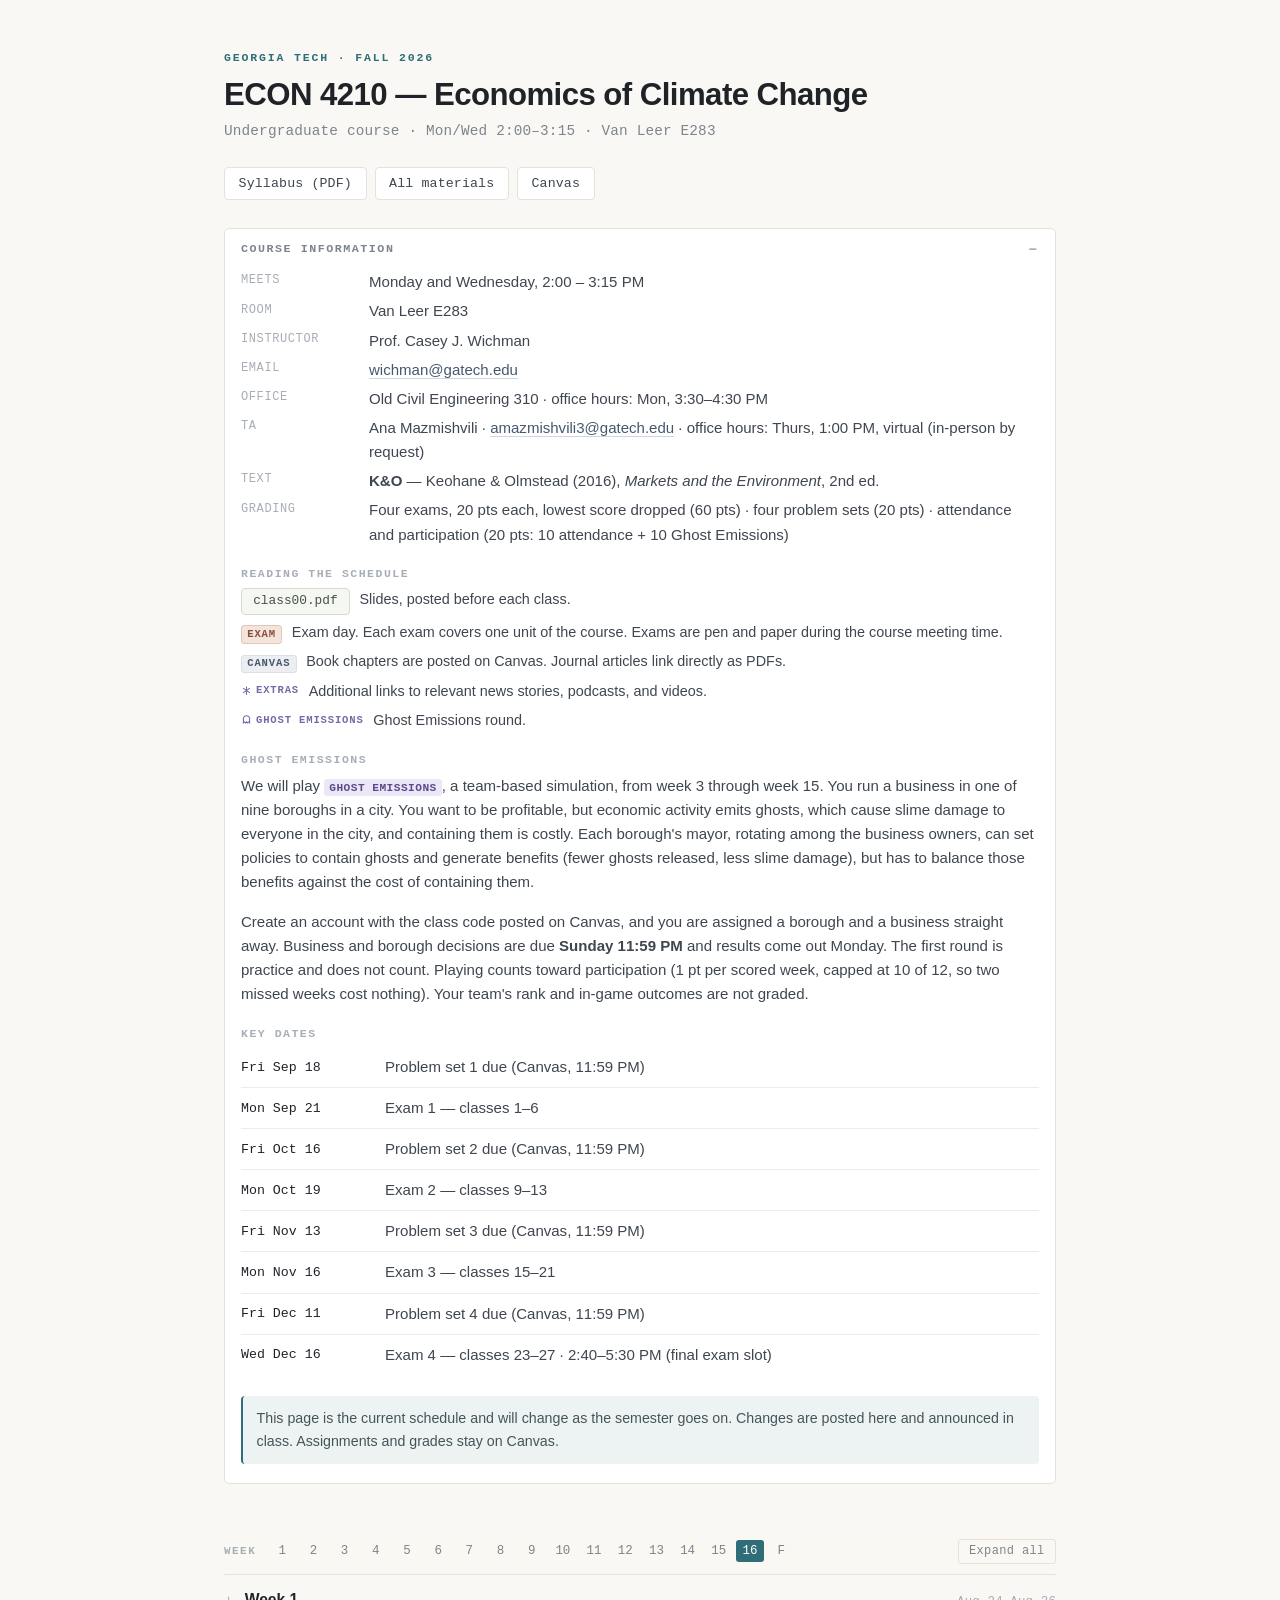
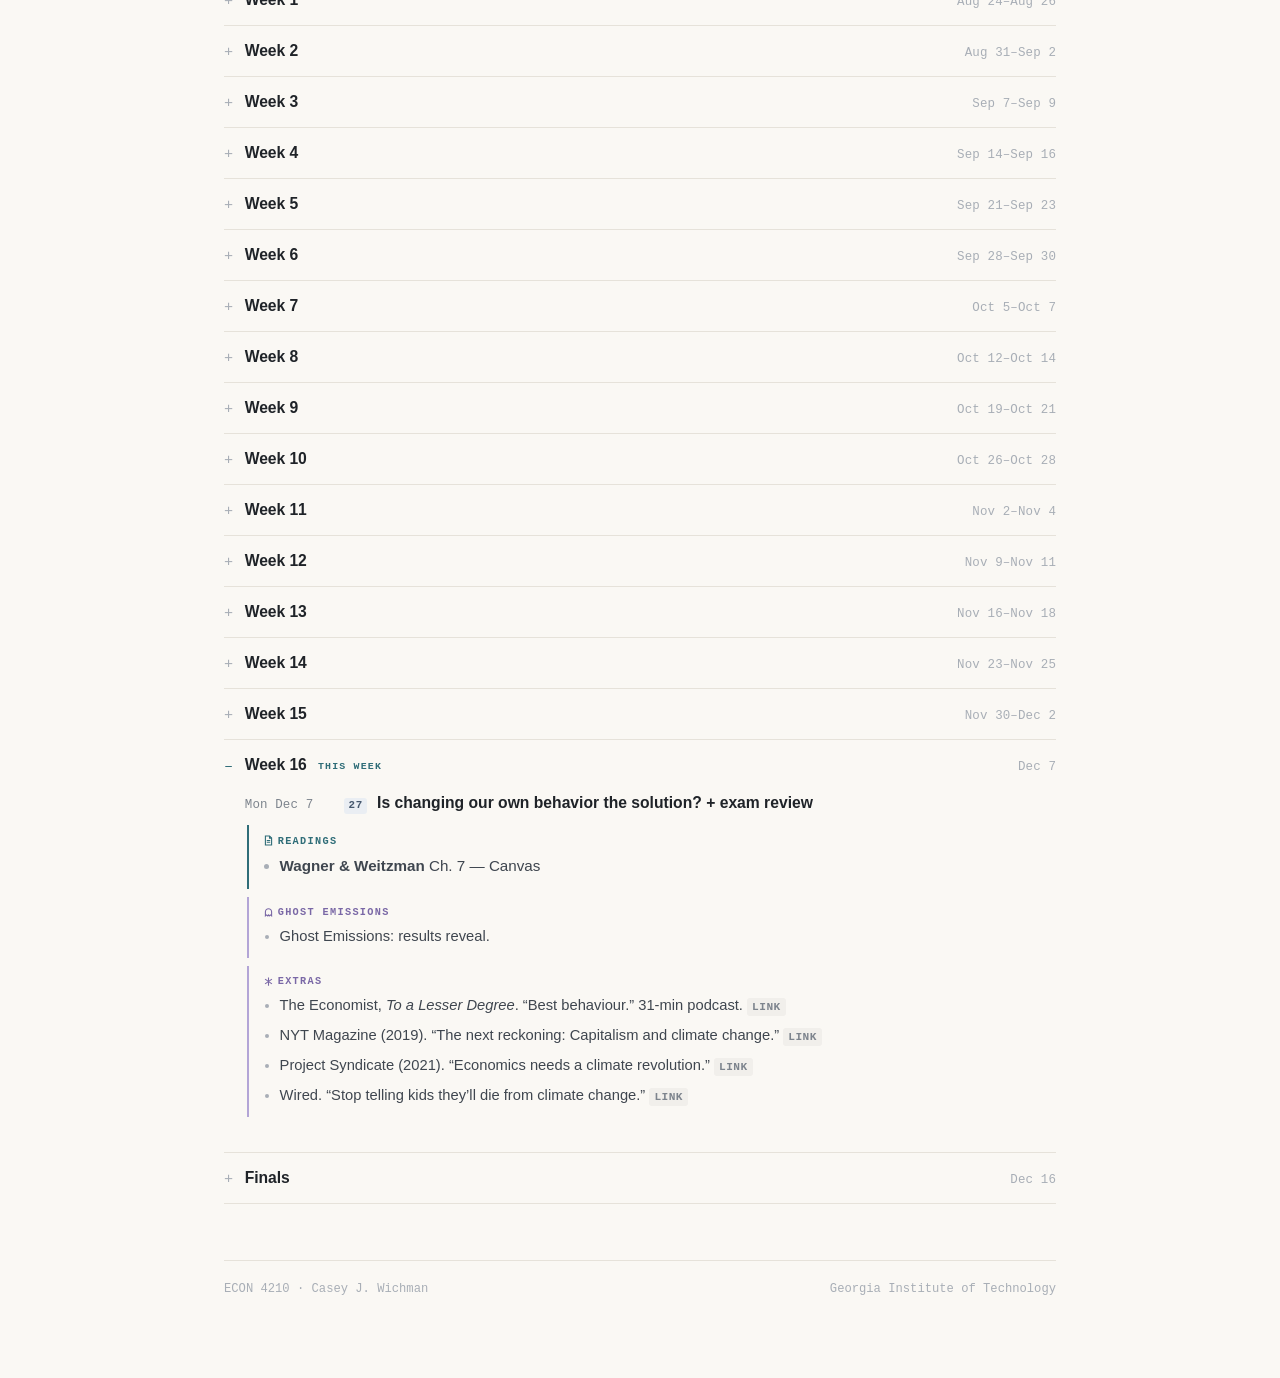
==== index.html @ 9a879025 "class 19" ====
<!DOCTYPE html>
<html lang="en">
<head>
<meta charset="utf-8">
<meta name="viewport" content="width=device-width, initial-scale=1">
<title>ECON 4210 — Economics of Climate Change</title>
<meta name="description" content="ECON 4210, Economics of Climate Change. Georgia Institute of Technology, Fall 2026.">
<link rel="stylesheet" href="style.css">
</head>
<body>

<svg width="0" height="0" style="position:absolute" aria-hidden="true">
  <symbol id="i-slides" viewBox="0 0 16 16">
    <rect x="1.5" y="2.5" width="13" height="9" rx="1"/><path d="M8 11.5v2M5.5 13.5h5"/>
  </symbol>
  <symbol id="i-paper" viewBox="0 0 16 16">
    <path d="M3.5 1.5h6l3 3v10h-9z"/><path d="M9.5 1.5v3h3M5.5 8h5M5.5 10.5h5"/>
  </symbol>
  <symbol id="i-extra" viewBox="0 0 16 16">
    <path d="M8 2v12M3 4.5l10 7M13 4.5l-10 7"/>
  </symbol>
  <symbol id="i-app" viewBox="0 0 16 16">
    <rect x="1.5" y="2.5" width="13" height="11" rx="1"/><path d="M4 11l2.5-3 2 2 3.5-4.5"/>
  </symbol>
  <symbol id="i-ghost" viewBox="0 0 16 16">
    <path d="M8 2.5c-2.5 0-4.5 2-4.5 4.5v6l1.8-1.5 1.6 1.5L8 11.5l1.1 1.5 1.6-1.5 1.8 1.5V7c0-2.5-2-4.5-4.5-4.5z"/><path d="M6.3 7h.01M9.7 7h.01"/>
  </symbol>
</svg>

<div class="wrap">

<header>
  <p class="eyebrow">Georgia Tech &middot; Fall 2026</p>
  <h1>ECON 4210 — Economics of Climate Change</h1>
  <p class="sub">Undergraduate course &middot; Mon/Wed 2:00–3:15 &middot; Van Leer E283</p>

  <p class="docs">
    <a href="econ4210_fall2026_syllabus.pdf" target="_blank" rel="noopener">Syllabus (PDF)</a>
    <a href="materials.html" target="_blank" rel="noopener">All materials</a>
    <a href="https://gatech.instructure.com/courses/546640" target="_blank" rel="noopener">Canvas</a>
  </p>
</header>

<details class="info" open>
  <summary>Course information</summary>
  <div class="panel">

    <dl class="facts">
      <dt>Meets</dt>      <dd>Monday and Wednesday, 2:00 – 3:15 PM</dd>
      <dt>Room</dt>       <dd>Van Leer E283</dd>
      <dt>Instructor</dt> <dd>Prof. Casey J. Wichman</dd>
      <dt>Email</dt>      <dd><a href="mailto:wichman@gatech.edu">wichman@gatech.edu</a></dd>
      <dt>Office</dt>     <dd>Old Civil Engineering 310 &middot; office hours: Mon, 3:30&ndash;4:30 PM</dd>
      <dt>TA</dt>         <dd>Ana Mazmishvili &middot; <a href="mailto:amazmishvili3@gatech.edu">amazmishvili3@gatech.edu</a> &middot;
                              office hours: Thurs, 1:00 PM, virtual (in-person by request)</dd>
      <dt>Text</dt>       <dd><strong>K&amp;O</strong> — Keohane &amp; Olmstead (2016),
                              <em>Markets and the Environment</em>, 2nd ed.</dd>
      <dt>Grading</dt>    <dd>Four exams, 20 pts each, lowest score dropped (60 pts) &middot;
                              four problem sets (20 pts) &middot; attendance and participation
                              (20 pts: 10 attendance + 10 Ghost Emissions)</dd>
    </dl>

    <h4>Reading the schedule</h4>
    <ul class="keyed">
      <li><a class="chip" href="#">class00.pdf</a>
          <span>Slides, posted before each class.</span></li>
      <li><span class="badge exam">exam</span>
          <span>Exam day. Each exam covers one unit of the course. Exams are pen and paper during the course meeting time.</span></li>
      <li><a class="badge disc" href="https://gatech.instructure.com/courses/546640" target="_blank" rel="noopener">canvas</a>
          <span>Book chapters are posted on Canvas. Journal articles link directly as PDFs.</span></li>
      <li><span class="tag legend-extras"><svg class="ic"><use href="#i-extra"/></svg>extras</span>
          <span>Additional links to relevant news stories, podcasts, and videos.</span></li>
      <li><a class="tag legend-game" href="https://www.caseyjwichman.com/econ4210/ghost-emissions/" target="_blank" rel="noopener"><svg class="ic"><use href="#i-ghost"/></svg>ghost emissions</a>
          <span>Ghost Emissions round.</span></li>
    </ul>

    <h4>Ghost Emissions</h4>
    <p class="gamenote">
      We will play <a class="ext" href="https://www.caseyjwichman.com/econ4210/ghost-emissions/" target="_blank" rel="noopener">Ghost
      Emissions</a>, a team-based simulation, from week 3 through week 15. You run a business in
      one of nine boroughs in a city. You want to be profitable, but economic activity emits
      ghosts, which cause slime damage to everyone in the city, and containing them is costly.
      Each borough's mayor, rotating among the business owners, can set policies to contain
      ghosts and generate benefits (fewer ghosts released, less slime damage), but has to
      balance those benefits against the cost of containing them.
    </p>
    <p class="gamenote">
      Create an account with the class code posted on Canvas, and you are assigned a borough and
      a business straight away. Business and borough decisions are due <strong>Sunday 11:59
      PM</strong> and results come out Monday. The first round is practice and does not count.
      Playing counts toward participation (1 pt per scored week, capped at 10 of 12, so two
      missed weeks cost nothing). Your team's rank and in-game outcomes are not graded.
    </p>

    <h4>Key dates</h4>
    <table class="deadlines">
      <tr><td>Fri Sep 18</td><td>Problem set 1 due (Canvas, 11:59 PM)</td></tr>
      <tr><td>Mon Sep 21</td><td>Exam 1 — classes 1–6</td></tr>
      <tr><td>Fri Oct 16</td><td>Problem set 2 due (Canvas, 11:59 PM)</td></tr>
      <tr><td>Mon Oct 19</td><td>Exam 2 — classes 9–13</td></tr>
      <tr><td>Fri Nov 13</td><td>Problem set 3 due (Canvas, 11:59 PM)</td></tr>
      <tr><td>Mon Nov 16</td><td>Exam 3 — classes 15–21</td></tr>
      <tr><td>Fri Dec 11</td><td>Problem set 4 due (Canvas, 11:59 PM)</td></tr>
      <tr><td>Wed Dec 16</td><td>Exam 4 — classes 23–27 · 2:40–5:30 PM (final exam slot)</td></tr>
    </table>

    <p class="notice">
      This page is the current schedule and will change as the semester goes on.
      Changes are posted here and announced in class. Assignments and grades stay
      on Canvas.
    </p>

  </div>
</details>


<nav class="weeknav">
  <span class="lbl">Week</span>
  <a href="#week1">1</a> <a href="#week2">2</a> <a href="#week3">3</a> <a href="#week4">4</a> <a href="#week5">5</a> <a href="#week6">6</a> <a href="#week7">7</a> <a href="#week8">8</a> <a href="#week9">9</a> <a href="#week10">10</a> <a href="#week11">11</a> <a href="#week12">12</a> <a href="#week13">13</a> <a href="#week14">14</a> <a href="#week15">15</a> <a href="#week16">16</a> <a href="#finals">F</a>
  <button id="toggle" type="button">Expand all</button>
</nav>


<details class="week" id="week1" open data-from="2026-08-24" data-to="2026-08-26">
  <summary><span class="wk">Week 1</span><span class="span">Aug 24–Aug 26</span></summary>
  <article class="meeting">
    <h3><time>Mon Aug 24</time><span class="cn">01</span><span class="topic">Overview of the course</span></h3>
    <!-- uncomment when the deck is posted -->
    <div class="bucket slides"><span class="tag"><svg class="ic"><use href="#i-slides"/></svg>slides</span><a class="chip" href="slides/econ4210_class01_web.pdf" target="_blank" rel="noopener">class01.pdf</a></div>
    <div class="bucket reading">
      <span class="tag"><svg class="ic"><use href="#i-paper"/></svg>readings</span>
      <ul>
        <li>Syllabus</li>
      </ul>
    </div>
  </article>
  <article class="meeting">
    <h3><time>Wed Aug 26</time><span class="cn">02</span><span class="topic">What is climate change? Climate science 101</span></h3>
    <div class="bucket slides"><span class="tag"><svg class="ic"><use href="#i-slides"/></svg>slides</span><a class="chip" href="slides/econ4210_class02.pdf" target="_blank" rel="noopener">class02.pdf</a></div>
    <div class="bucket reading">
      <span class="tag"><svg class="ic"><use href="#i-paper"/></svg>readings</span>
      <ul>
        <li>Don Fullerton and Robert Stavins (1998). “How economists see the environment.” <em>Nature</em>. <a class="dl" href="readings/fullerton-1998.pdf" target="_blank" rel="noopener">PDF</a></li>
        <li>Solomon Hsiang and Robert E. Kopp (2018). “An economist's guide to climate change science.” <em>Journal of Economic Perspectives</em>. <a class="dl" href="readings/hsiang-2018.pdf" target="_blank" rel="noopener">PDF</a></li>
        <li><em>[Further reading:]</em> IPCC (2021). AR6 WGI Summary for Policymakers. <a class="ext" href="https://www.ipcc.ch/report/ar6/wg1/downloads/report/IPCC_AR6_WGI_SPM.pdf" target="_blank" rel="noopener">link</a></li>
      </ul>
    </div>
    <div class="bucket extras">
      <span class="tag"><svg class="ic"><use href="#i-extra"/></svg>extras</span>
      <ul>
        <li>Quartz (2016). “A 1912 news article ominously forecasted the catastrophic effects of fossil fuels.” <a class="ext" href="https://qz.com/817354/scientists-have-been-forecasting-that-burning-fossil-fuels-will-cause-climate-change-as-early-as-1882/" target="_blank" rel="noopener">link</a></li>
        <li>XKCD. “A timeline of Earth’s average temperature.” <a class="ext" href="https://xkcd.com/1732/" target="_blank" rel="noopener">link</a></li>
        <li>Scientific American (2015). “Exxon knew about climate change almost 40 years ago.” <a class="ext" href="https://www.scientificamerican.com/article/exxon-knew-about-climate-change-almost-40-years-ago/" target="_blank" rel="noopener">link</a></li>
        <li>NYT interactive (2018). “How much hotter is your hometown than when you were born?” <a class="ext" href="https://www.nytimes.com/interactive/2018/08/30/climate/how-much-hotter-is-your-hometown.html" target="_blank" rel="noopener">link</a></li>
      </ul>
    </div>
  </article>
</details>

<details class="week" id="week2" open data-from="2026-08-31" data-to="2026-09-02">
  <summary><span class="wk">Week 2</span><span class="span">Aug 31–Sep 2</span></summary>
  <article class="meeting">
    <h3><time>Mon Aug 31</time><span class="cn">03</span><span class="topic">How are the climate and the economy linked?</span></h3>
    <!-- uncomment when the deck is posted -->
    <div class="bucket slides"><span class="tag"><svg class="ic"><use href="#i-slides"/></svg>slides</span><a class="chip" href="slides/econ4210_class03.pdf" target="_blank" rel="noopener">class03.pdf</a></div>
    <div class="bucket reading">
      <span class="tag"><svg class="ic"><use href="#i-paper"/></svg>readings</span>
      <ul>
        <li><strong>K&amp;O</strong> Ch. 1 (pp. 1–6) — Canvas</li>
        <li>Thomas Covert, Michael Greenstone, and Christopher R. Knittel (2016). “Will we ever stop using fossil fuels?” <em>Journal of Economic Perspectives</em>. <a class="dl" href="readings/covert-2016.pdf" target="_blank" rel="noopener">PDF</a></li>
        <li><em>[Further reading:]</em> William Nordhaus (2019). “Climate change: The ultimate challenge for economics.” <em>American Economic Review</em> (Nobel lecture). <a class="dl" href="readings/nordhaus-2019.pdf" target="_blank" rel="noopener">PDF</a></li>
      </ul>
    </div>
    <div class="bucket extras">
      <span class="tag"><svg class="ic"><use href="#i-extra"/></svg>extras</span>
      <ul>
        <li>Planet Money (2020). “Negative oil.” 16-min podcast. <a class="ext" href="https://www.npr.org/2020/04/22/842095406/episode-993-negative-oil" target="_blank" rel="noopener">link</a></li>
      </ul>
    </div>
  </article>
  <article class="meeting">
    <h3><time>Wed Sep 2</time><span class="cn">04</span><span class="topic">Why is climate change an economic problem? (I)</span></h3>
    <!-- uncomment when the deck is posted -->
    <div class="bucket slides"><span class="tag"><svg class="ic"><use href="#i-slides"/></svg>slides</span><a class="chip" href="slides/econ4210_class04.pdf" target="_blank" rel="noopener">class04.pdf</a></div>
    <div class="bucket reading">
      <span class="tag"><svg class="ic"><use href="#i-paper"/></svg>readings</span>
      <ul>
        <li><strong>K&amp;O</strong> Chs. 2, 4 &amp; 5 — Canvas</li>
      </ul>
    </div>
  </article>
</details>

<details class="week" id="week3" open data-from="2026-09-07" data-to="2026-09-09">
  <summary><span class="wk">Week 3</span><span class="span">Sep 7–Sep 9</span></summary>
  <article class="meeting off">
    <h3><time>Mon Sep 7</time><span class="off-label">Labor Day – no class</span></h3>
  </article>
  <article class="meeting">
    <h3><time>Wed Sep 9</time><span class="cn">05</span><span class="topic">Why is climate change an economic problem? (II) — the commons and the limits of bargaining</span></h3>
    <!-- TODO (instructor): Coase compressed from a full 2025 lecture to a ~20-minute segment here; merge the old commons deck (slides/econ4210_class_05_extra_commons.key in Dropbox) into class05. Property rights return in class 15/18 via permits. -->
    <!-- uncomment when the deck is posted -->
    <div class="bucket slides"><span class="tag"><svg class="ic"><use href="#i-slides"/></svg>slides</span><a class="chip" href="slides/econ4210_class05.pdf" target="_blank" rel="noopener">class05.pdf</a></div>
    <div class="bucket reading">
      <span class="tag"><svg class="ic"><use href="#i-paper"/></svg>readings</span>
      <ul>
        <li><strong>K&amp;O</strong> Chs. 2, 4 &amp; 5, continued — Canvas</li>
        <li><em>[Further reading:]</em> Michelle Nijhuis (2021). “The miracle of the commons.” <em>aeon</em>. <a class="ext" href="https://aeon.co/essays/the-tragedy-of-the-commons-is-a-false-and-dangerous-myth" target="_blank" rel="noopener">link</a></li>
        <li><em>[Further reading:]</em> Eugene A. Rosa and Thomas Dietz (2012). “Human drivers of national greenhouse-gas emissions.” <em>Nature Climate Change</em>. <a class="dl" href="readings/rosa-2012.pdf" target="_blank" rel="noopener">PDF</a></li>
      </ul>
    </div>
    <div class="bucket game">
      <a class="tag" href="https://www.caseyjwichman.com/econ4210/ghost-emissions/" target="_blank" rel="noopener"><svg class="ic"><use href="#i-ghost"/></svg>ghost emissions</a>
      <ul>
        <li>R0 · Practice — the game opens. Nothing counts this week.</li>
      </ul>
    </div>
  </article>
</details>

<details class="week" id="week4" open data-from="2026-09-14" data-to="2026-09-16">
  <summary><span class="wk">Week 4</span><span class="span">Sep 14–Sep 16</span></summary>
  <article class="meeting">
    <h3><time>Mon Sep 14</time><span class="cn">06</span><span class="topic">What are the costs and benefits of climate policy?</span></h3>
    <div class="bucket slides"><span class="tag"><svg class="ic"><use href="#i-slides"/></svg>slides</span><a class="chip" href="slides/econ4210_class06.pdf" target="_blank" rel="noopener">class06.pdf</a></div>
    <div class="bucket reading">
      <span class="tag"><svg class="ic"><use href="#i-paper"/></svg>readings</span>
      <ul>
        <li><strong>K&amp;O</strong> Ch. 3 — Canvas</li>
        <li>Kenneth J. Arrow et al. (1996). “Is there a role for benefit-cost analysis in environmental, health, and safety regulation?” <em>Science</em>. <a class="dl" href="readings/arrow-1996.pdf" target="_blank" rel="noopener">PDF</a></li>
      </ul>
    </div>
    <div class="bucket game">
      <a class="tag" href="https://www.caseyjwichman.com/econ4210/ghost-emissions/" target="_blank" rel="noopener"><svg class="ic"><use href="#i-ghost"/></svg>ghost emissions</a>
      <ul>
        <li>R1 · Ghosts add up</li>
      </ul>
    </div>
    <div class="bucket extras">
      <span class="tag"><svg class="ic"><use href="#i-extra"/></svg>extras</span>
      <ul>
        <li>New York Times (Feb 2026). EPA repeals the 2009 endangerment finding, the legal basis for federal greenhouse gas regulation. <a class="ext" href="https://www.nytimes.com/2026/02/12/climate/trump-epa-greenhouse-gases-climate-change.html?rsrc=flt&amp;unlocked_article_code=1.BFE.SBnC.v7EdnAMovyMw&amp;smid=em-share" target="_blank" rel="noopener">link</a></li>
        <li>New York Times (Sep 2026). EPA moves to erase greenhouse gas limits on power plants. <a class="ext" href="https://www.nytimes.com/2026/09/13/climate/epa-power-plant-climate-rules.html?rsrc=flt&amp;unlocked_article_code=1.BFE.kVyh.MMhEtkqyQtzX&amp;smid=url-share" target="_blank" rel="noopener">link</a></li>
        <li>Financial Times. “The Climate Game” — make the policy choices and try to reach net zero by 2050. <a class="ext" href="https://ig.ft.com/climate-game/" target="_blank" rel="noopener">link</a></li>
      </ul>
    </div>
  </article>
  <article class="meeting">
    <h3><time>Wed Sep 16</time><span class="topic">Exam 1 review + flex</span></h3>
    <p class="aside">In class. Review for Exam 1 — come with questions.</p>
    <div class="bucket slides"><span class="tag"><svg class="ic"><use href="#i-slides"/></svg>slides</span><a class="chip" href="slides/econ4210_exam1_review.pdf" target="_blank" rel="noopener">exam1_review.pdf</a></div>
  </article>
</details>

<details class="week" id="week5" open data-from="2026-09-21" data-to="2026-09-23">
  <summary><span class="wk">Week 5</span><span class="span">Sep 21–Sep 23</span></summary>
  <article class="meeting">
    <h3><time>Mon Sep 21</time><span class="topic">Exam 1</span><span class="badge exam">exam</span></h3>
    <p class="aside">In class. Covers classes 1–6.</p>
  </article>
  <article class="meeting">
    <h3><time>Wed Sep 23</time><span class="cn">09</span><span class="topic">Should I care about my grandchildren’s future? Discounting</span></h3>
    <!-- TODO (instructor): discounting moved here to open the damages unit (tested on Exam 2, not right before an exam). Fall 2024 note: nobody understands discounting; add in-class Excel examples using the running example economy. -->
    <div class="bucket slides"><span class="tag"><svg class="ic"><use href="#i-slides"/></svg>slides</span><a class="chip" href="slides/econ4210_class09.pdf" target="_blank" rel="noopener">class09.pdf</a></div>
    <div class="bucket reading">
      <span class="tag"><svg class="ic"><use href="#i-paper"/></svg>readings</span>
      <ul>
        <li>Kenneth J. Arrow et al. (2013). “Determining benefits and costs for future generations.” <em>Science</em>. <a class="dl" href="readings/arrow-2013.pdf" target="_blank" rel="noopener">PDF</a></li>
        <li>Lawrence Goulder and Robert Stavins (2002). “An eye on the future.” <em>Nature</em>. <a class="dl" href="readings/goulder-2002.pdf" target="_blank" rel="noopener">PDF</a></li>
      </ul>
    </div>
    <div class="bucket game">
      <a class="tag" href="https://www.caseyjwichman.com/econ4210/ghost-emissions/" target="_blank" rel="noopener"><svg class="ic"><use href="#i-ghost"/></svg>ghost emissions</a>
      <ul>
        <li>R2 · The price of a ghost</li>
      </ul>
    </div>
    <div class="bucket extras">
      <span class="tag"><svg class="ic"><use href="#i-extra"/></svg>extras</span>
      <ul>
        <li>Planet Money (2012). “Putting a price tag on your descendants.” 17-min podcast. <a class="ext" href="https://www.npr.org/sections/money/2012/07/20/157105414/episode-388-putting-a-price-tag-on-your-descendants" target="_blank" rel="noopener">link</a></li>
        <li>Hal Varian (2006). “Recalculating the costs of global climate change.” <em>New York Times</em>. <a class="ext" href="https://www.nytimes.com/2006/12/14/business/14scene.html" target="_blank" rel="noopener">link</a></li>
      </ul>
    </div>
  </article>
</details>

<details class="week" id="week6" open data-from="2026-09-28" data-to="2026-09-30">
  <summary><span class="wk">Week 6</span><span class="span">Sep 28–Sep 30</span></summary>
  <article class="meeting">
    <h3><time>Mon Sep 28</time><span class="cn">10</span><span class="topic">Can we put a price on climate impacts? (I — What is a damage function?)</span></h3>
    <!-- TODO (instructor): damages unit re-sequenced to build toward the SCC (concept, estimation, valuation, then SCC in class 13) instead of opening with the SCC as in 2025. -->
    <div class="bucket slides"><span class="tag"><svg class="ic"><use href="#i-slides"/></svg>slides</span><a class="chip" href="slides/econ4210_class10.pdf" target="_blank" rel="noopener">class10.pdf</a></div>
    <div class="bucket app"><span class="tag"><svg class="ic"><use href="#i-app"/></svg>interactive</span><a class="chip app" href="damage-app/" target="_blank" rel="noopener">How will climate change affect Prof. Wichman&rsquo;s electricity use?</a></div>
    <div class="bucket reading">
      <span class="tag"><svg class="ic"><use href="#i-paper"/></svg>readings</span>
      <ul>
        <li>Maximilian Auffhammer (2018). “Quantifying economic damages from climate change.” <em>Journal of Economic Perspectives</em>. <a class="dl" href="readings/auffhammer-2018.pdf" target="_blank" rel="noopener">PDF</a></li>
        <li>Solomon Hsiang et al. (2017). “Estimating economic damage from climate change in the United States.” <em>Science</em>. <a class="dl" href="readings/hsiang-2017.pdf" target="_blank" rel="noopener">PDF</a></li>
      </ul>
    </div>
    <div class="bucket game">
      <a class="tag" href="https://www.caseyjwichman.com/econ4210/ghost-emissions/" target="_blank" rel="noopener"><svg class="ic"><use href="#i-ghost"/></svg>ghost emissions</a>
      <ul>
        <li>R3 · Patience</li>
      </ul>
    </div>
    <div class="bucket extras">
      <span class="tag"><svg class="ic"><use href="#i-extra"/></svg>extras</span>
      <ul>
        <li>NYT interactive (2024). “The hidden environmental cost of food.” <a class="ext" href="https://www.nytimes.com/interactive/2024/09/19/climate/food-costs-protein-environment.html" target="_blank" rel="noopener">link</a></li>
      </ul>
    </div>
  </article>
  <article class="meeting">
    <h3><time>Wed Sep 30</time><span class="cn">11</span><span class="topic">Can we put a price on climate impacts? (II — Estimating damages and the adaptation gap)</span></h3>
    <!-- TODO (instructor): Deschênes &amp; Greenstone moved here from the 2025 adaptation readings; the Burke-vs-D&amp;G contrast (short-run weather response vs. long-run adaptation) is the teaching point. -->
    <div class="bucket slides"><span class="tag"><svg class="ic"><use href="#i-slides"/></svg>slides</span><a class="chip" href="slides/econ4210_class11.pdf" target="_blank" rel="noopener">class11.pdf</a></div>
    <div class="bucket reading">
      <span class="tag"><svg class="ic"><use href="#i-paper"/></svg>readings</span>
      <ul>
        <li>Marshall Burke, Solomon M. Hsiang, and Edward Miguel (2015). “Global non-linear effect of temperature on economic production.” <em>Nature</em>. <a class="dl" href="readings/burke-2015.pdf" target="_blank" rel="noopener">PDF</a></li>
        <li>Katharine Ricke, Laurent Drouet, Ken Caldeira, and Massimo Tavoni (2018). “Country-level social cost of carbon.” <em>Nature Climate Change</em>. <a class="dl" href="readings/ricke-2018.pdf" target="_blank" rel="noopener">PDF</a></li>
        <li><em>[Further reading:]</em> Wolfram Schlenker and Michael J. Roberts (2009). “Nonlinear temperature effects indicate severe damages to US crop yields under climate change.” <em>Proceedings of the National Academy of Sciences</em>. <a class="dl" href="readings/schlenker-2009.pdf" target="_blank" rel="noopener">PDF</a></li>
        <li><em>[Further reading:]</em> Olivier Deschênes and Michael Greenstone (2011). “Climate change, mortality, and adaptation: Evidence from annual fluctuations in weather in the US.” <em>American Economic Journal: Applied Economics</em>. <a class="dl" href="readings/deschenes-2011.pdf" target="_blank" rel="noopener">PDF</a></li>
        <li><em>[Further reading:]</em> Richard S. J. Tol (2009). “The economic effects of climate change.” <em>Journal of Economic Perspectives</em>. <a class="dl" href="readings/tol-2009.pdf" target="_blank" rel="noopener">PDF</a></li>
      </ul>
    </div>
    <div class="bucket extras">
      <span class="tag"><svg class="ic"><use href="#i-extra"/></svg>extras</span>
      <ul>
        <li>National Geographic (2021). “Can the iconic Georgia peach keep growing in a warming South?” <a class="ext" href="https://www.nationalgeographic.com/environment/article/can-the-iconic-georgia-peach-keep-growing-in-a-warming-south/" target="_blank" rel="noopener">link</a></li>
        <li>Marketplace (2021). “Climate change is going to make buying a home even more expensive.” <a class="ext" href="https://www.marketplace.org/2021/09/28/climate-change-is-going-to-make-buying-a-home-even-more-expensive/" target="_blank" rel="noopener">link</a></li>
        <li>Data and code from the in-class climate-electricity estimation example. <a class="ext" href="https://github.com/cjwichman/electricity_climate_example" target="_blank" rel="noopener">GitHub</a></li>
      </ul>
    </div>
  </article>
</details>

<details class="week" id="week7" open data-from="2026-10-05" data-to="2026-10-07">
  <summary><span class="wk">Week 7</span><span class="span">Oct 5–Oct 7</span></summary>
  <article class="meeting off">
    <h3><time>Mon Oct 5</time><span class="off-label">Fall recess – no class</span></h3>
  </article>
  <article class="meeting">
    <h3><time>Wed Oct 7</time><span class="cn">12</span><span class="topic">Can we put a price on climate impacts? (III — A closer look at climate damages)</span></h3>
    <div class="bucket slides"><span class="tag"><svg class="ic"><use href="#i-slides"/></svg>slides</span><a class="chip" href="slides/econ4210_class12.pdf" target="_blank" rel="noopener">class12.pdf</a></div>
    <div class="bucket reading">
      <span class="tag"><svg class="ic"><use href="#i-paper"/></svg>readings</span>
      <ul>
        <li>Tamma Carleton et al. (2022). “Valuing the global mortality consequences of climate change accounting for adaptation costs and benefits.” <em>Quarterly Journal of Economics</em>. <a class="dl" href="readings/carleton-2022.pdf" target="_blank" rel="noopener">PDF</a></li>
        <li><em>[Further reading:]</em> Alan Barreca, Karen Clay, Olivier Deschenes, Michael Greenstone, and Joseph S. Shapiro (2016). “Adapting to climate change: The remarkable decline in the US temperature-mortality relationship over the twentieth century.” <em>Journal of Political Economy</em>. <a class="dl" href="readings/barreca-2016.pdf" target="_blank" rel="noopener">PDF</a></li>
        <li><em>[Further reading:]</em> <em>American Climate Prospectus</em>, Chs. 5–10. <a class="ext" href="https://rhg.com/wp-content/uploads/2014/10/AmericanClimateProspectus_v1.2.pdf" target="_blank" rel="noopener">link</a></li>
      </ul>
    </div>
    <div class="bucket game">
      <a class="tag" href="https://www.caseyjwichman.com/econ4210/ghost-emissions/" target="_blank" rel="noopener"><svg class="ic"><use href="#i-ghost"/></svg>ghost emissions</a>
      <ul>
        <li>R4 · The Institute revises</li>
      </ul>
    </div>
  </article>
</details>

<details class="week" id="week8" open data-from="2026-10-12" data-to="2026-10-14">
  <summary><span class="wk">Week 8</span><span class="span">Oct 12–Oct 14</span></summary>
  <article class="meeting">
    <h3><time>Mon Oct 12</time><span class="cn">13</span><span class="topic">Can we put a price on climate impacts? (IV — The social cost of carbon, and who bears the damages)</span></h3>
    <!-- TODO (instructor): SCC is now the payoff of the damages unit; equity of damages folded in via Ricke et al. (the standalone 2025 equity lecture is absorbed here). In-class SCC computation with the running example / DICE Excel. -->
    <div class="bucket slides"><span class="tag"><svg class="ic"><use href="#i-slides"/></svg>slides</span><a class="chip" href="slides/econ4210_class13.pdf" target="_blank" rel="noopener">class13.pdf</a></div>
    <div class="bucket reading">
      <span class="tag"><svg class="ic"><use href="#i-paper"/></svg>readings</span>
      <ul>
        <li>“Social Cost of Carbon 101.” Resources for the Future explainer (2019). <a class="ext" href="https://www.rff.org/publications/explainers/social-cost-carbon-101/" target="_blank" rel="noopener">link</a></li>
        <li>Kevin Rennert et al. (2022). “Comprehensive evidence implies a higher social cost of CO2.” <em>Nature</em>. <a class="dl" href="readings/rennert-2022.pdf" target="_blank" rel="noopener">PDF</a></li>
        <li><em>[Further reading:]</em> Tamma Carleton and Michael Greenstone (2022). “A guide to updating the US government’s social cost of carbon.” <em>Review of Environmental Economics and Policy</em>. <a class="dl" href="readings/carleton-greenstone-2022.pdf" target="_blank" rel="noopener">PDF</a></li>
        <li><em>[Further reading:]</em> US EPA (2023). “Report on the social cost of greenhouse gases: Estimates incorporating recent scientific advances.” <a class="ext" href="https://www.epa.gov/system/files/documents/2023-12/epa_scghg_2023_report_final.pdf" target="_blank" rel="noopener">link</a></li>
      </ul>
    </div>
    <div class="bucket game">
      <a class="tag" href="https://www.caseyjwichman.com/econ4210/ghost-emissions/" target="_blank" rel="noopener"><svg class="ic"><use href="#i-ghost"/></svg>ghost emissions</a>
      <ul>
        <li>R5 · The vote</li>
      </ul>
    </div>
    <div class="bucket extras">
      <span class="tag"><svg class="ic"><use href="#i-extra"/></svg>extras</span>
      <ul>
        <li>NYT opinion (2021). “The most important number you’ve never heard of.” <a class="ext" href="https://www.nytimes.com/2021/09/17/opinion/greenhouse-gas-cost.html" target="_blank" rel="noopener">link</a></li>
        <li>Resources Magazine. “The social cost of carbon: Reaching a new estimate.” <a class="ext" href="https://www.resources.org/archives/the-social-cost-of-carbon-reaching-a-new-estimate/" target="_blank" rel="noopener">link</a></li>
        <li>LPE Project. “Climate change, racial justice, and cost-benefit analysis.” <a class="ext" href="https://lpeproject.org/blog/climate-change-racial-justice-and-cost-benefit-analysis/" target="_blank" rel="noopener">link</a></li>
      </ul>
    </div>
  </article>
  <article class="meeting">
    <h3><time>Wed Oct 14</time><span class="topic">Country-level social cost of carbon + Exam 2 review</span></h3>
    <p class="aside">In class. Review for Exam 2 — come with questions.</p>
    <div class="bucket slides"><span class="tag"><svg class="ic"><use href="#i-slides"/></svg>slides</span><a class="chip" href="slides/econ4210_exam2_review.pdf" target="_blank" rel="noopener">exam2_review.pdf</a></div>
    <div class="bucket reading">
      <span class="tag"><svg class="ic"><use href="#i-paper"/></svg>readings</span>
      <ul>
        <li>Katharine Ricke, Laurent Drouet, Ken Caldeira, and Massimo Tavoni (2018). “Country-level social cost of carbon.” <em>Nature Climate Change</em>. <a class="dl" href="readings/ricke-2018.pdf" target="_blank" rel="noopener">PDF</a></li>
      </ul>
    </div>
  </article>
</details>

<details class="week" id="week9" open data-from="2026-10-19" data-to="2026-10-21">
  <summary><span class="wk">Week 9</span><span class="span">Oct 19–Oct 21</span></summary>
  <article class="meeting">
    <h3><time>Mon Oct 19</time><span class="topic">Exam 2</span><span class="badge exam">exam</span></h3>
    <p class="aside">In class. Covers classes 9–13.</p>
  </article>
  <article class="meeting">
    <h3><time>Wed Oct 21</time><span class="cn">15</span><span class="topic">How would an economist solve climate change? (I)</span></h3>
    <div class="bucket slides"><span class="tag"><svg class="ic"><use href="#i-slides"/></svg>slides</span><a class="chip" href="slides/econ4210_class15.pdf" target="_blank" rel="noopener">class15.pdf</a></div>
    <div class="bucket reading">
      <span class="tag"><svg class="ic"><use href="#i-paper"/></svg>readings</span>
      <ul>
        <li><strong>K&amp;O</strong> Ch. 8 — Canvas</li>
      </ul>
    </div>
    <div class="bucket game">
      <a class="tag" href="https://www.caseyjwichman.com/econ4210/ghost-emissions/" target="_blank" rel="noopener"><svg class="ic"><use href="#i-ghost"/></svg>ghost emissions</a>
      <ul>
        <li>R6 · Pick a tool</li>
      </ul>
    </div>
  </article>
</details>

<details class="week" id="week10" open data-from="2026-10-26" data-to="2026-10-28">
  <summary><span class="wk">Week 10</span><span class="span">Oct 26–Oct 28</span></summary>
  <article class="meeting">
    <h3><time>Mon Oct 26</time><span class="cn">16</span><span class="topic">How would an economist solve climate change? (I, continued) + Exam 2 review</span></h3>
    <div class="bucket slides"><span class="tag"><svg class="ic"><use href="#i-slides"/></svg>slides</span><a class="chip" href="slides/econ4210_class16.pdf" target="_blank" rel="noopener">class16.pdf</a></div>
    <div class="bucket reading">
      <span class="tag"><svg class="ic"><use href="#i-paper"/></svg>readings</span>
      <ul>
        <li><strong>K&amp;O</strong> Ch. 8 — Canvas</li>
      </ul>
    </div>
    <div class="bucket game">
      <a class="tag" href="https://www.caseyjwichman.com/econ4210/ghost-emissions/" target="_blank" rel="noopener"><svg class="ic"><use href="#i-ghost"/></svg>ghost emissions</a>
      <ul>
        <li>R7 · Cost shock</li>
      </ul>
    </div>
  </article>
  <article class="meeting">
    <h3><time>Wed Oct 28</time><span class="cn">17</span><span class="topic">How would an economist solve climate change? (II)</span></h3>
    <div class="bucket slides"><span class="tag"><svg class="ic"><use href="#i-slides"/></svg>slides</span><a class="chip" href="slides/econ4210_class17.pdf" target="_blank" rel="noopener">class17.pdf</a></div>
    <div class="bucket reading">
      <span class="tag"><svg class="ic"><use href="#i-paper"/></svg>readings</span>
      <ul>
        <li>“Sell Me Your Climate Bombs.” <em>Planet Money</em> (2020). <a class="ext" href="https://www.npr.org/2020/09/25/917060248/sell-me-your-climate-bombs" target="_blank" rel="noopener">link</a></li>
        <li>Gilbert Metcalf (2020). “How to set a price on carbon pollution.” <em>Scientific American</em>. <a class="dl" href="readings/metcalf-2020.pdf" target="_blank" rel="noopener">PDF</a></li>
        <li><em>[Further reading:]</em> Joseph Stiglitz (2019). “Addressing climate change through price and non-price interventions.” <em>European Economic Review</em>. <a class="dl" href="readings/stiglitz-2019.pdf" target="_blank" rel="noopener">PDF</a></li>
        <li><em>[Further reading:]</em> <strong>K&amp;O</strong> Ch. 9 — Canvas</li>
      </ul>
    </div>
  </article>
</details>

<details class="week" id="week11" open data-from="2026-11-02" data-to="2026-11-04">
  <summary><span class="wk">Week 11</span><span class="span">Nov 2–Nov 4</span></summary>
  <article class="meeting">
    <h3><time>Mon Nov 2</time><span class="cn">18</span><span class="topic">In-class policy game</span></h3>
    <!-- uncomment when the deck is posted -->
    <!-- <div class="bucket slides"><span class="tag"><svg class="ic"><use href="#i-slides"/></svg>slides</span><a class="chip" href="slides/class18.pdf" target="_blank" rel="noopener">class18.pdf</a></div> -->
    <p class="aside">No assigned reading. Instructions provided in class.</p>
  </article>
  <article class="meeting">
    <h3><time>Wed Nov 4</time><span class="cn">19</span><span class="topic">The permits game: what happened?</span></h3>
    <div class="bucket slides"><span class="tag"><svg class="ic"><use href="#i-slides"/></svg>slides</span><a class="chip" href="slides/econ4210_class19.pdf" target="_blank" rel="noopener">class19.pdf</a></div>
    <p class="aside">No assigned reading. Debrief of the in-class policy game, with practice problems.</p>
    <div class="bucket game">
      <a class="tag" href="https://www.caseyjwichman.com/econ4210/ghost-emissions/" target="_blank" rel="noopener"><svg class="ic"><use href="#i-ghost"/></svg>ghost emissions</a>
      <ul>
        <li>R8 · Where does the money go?</li>
      </ul>
    </div>
  </article>
</details>

<details class="week" id="week12" open data-from="2026-11-09" data-to="2026-11-11">
  <summary><span class="wk">Week 12</span><span class="span">Nov 9–Nov 11</span></summary>
  <article class="meeting">
    <h3><time>Mon Nov 9</time><span class="cn">20</span><span class="topic">Who pays for a carbon tax?</span></h3>
    <!-- uncomment when the deck is posted -->
    <!-- <div class="bucket slides"><span class="tag"><svg class="ic"><use href="#i-slides"/></svg>slides</span><a class="chip" href="slides/class20.pdf" target="_blank" rel="noopener">class20.pdf</a></div> -->
    <div class="bucket reading">
      <span class="tag"><svg class="ic"><use href="#i-paper"/></svg>readings</span>
      <ul>
        <li>William Pizer and Steven Sexton (2021). “The distributional impacts of energy taxes.” <em>Review of Environmental Economics and Policy</em>. <a class="dl" href="readings/pizer-2021.pdf" target="_blank" rel="noopener">PDF</a></li>
        <li><em>[Further reading:]</em> Baoping Shang (2023). “The poverty and distributional impacts of carbon pricing: Channels and policy implications.” <em>Review of Environmental Economics and Policy</em>. <a class="dl" href="readings/shang-2023.pdf" target="_blank" rel="noopener">PDF</a></li>
        <li>Roberton C. Williams III, Hal Gordon, Dallas Burtraw, Jared C. Carbone, and Richard D. Morgenstern (2015). “The initial incidence of a carbon tax across income groups.” <em>National Tax Journal</em>. <a class="dl" href="readings/williams-2015.pdf" target="_blank" rel="noopener">PDF</a></li>
      </ul>
    </div>
    <div class="bucket extras">
      <span class="tag"><svg class="ic"><use href="#i-extra"/></svg>extras</span>
      <ul>
        <li>The Atlantic (2016). “Where the poor spend more than 10 percent of their income on energy.” <a class="ext" href="https://www.theatlantic.com/business/archive/2016/06/energy-poverty-low-income-households/486197/" target="_blank" rel="noopener">link</a></li>
        <li>LA Times (2021). “Poor neighborhoods bear the brunt of extreme heat.” <a class="ext" href="https://www.latimes.com/california/story/2021-10-28/extreme-heat-built-environment-equity" target="_blank" rel="noopener">link</a></li>
      </ul>
    </div>
  </article>
  <article class="meeting">
    <h3><time>Wed Nov 11</time><span class="cn">21</span><span class="topic">Does behavior undermine climate policy? Rebound effects</span></h3>
    <!-- uncomment when the deck is posted -->
    <!-- <div class="bucket slides"><span class="tag"><svg class="ic"><use href="#i-slides"/></svg>slides</span><a class="chip" href="slides/class21.pdf" target="_blank" rel="noopener">class21.pdf</a></div> -->
    <div class="bucket reading">
      <span class="tag"><svg class="ic"><use href="#i-paper"/></svg>readings</span>
      <ul>
        <li>Kenneth Gillingham, David Rapson, and Gernot Wagner (2015). “The rebound effect and energy efficiency policy.” <em>Review of Environmental Economics and Policy</em>. <a class="dl" href="readings/gillingham-2015.pdf" target="_blank" rel="noopener">PDF</a></li>
        <li>Kenneth Gillingham, Matthew J. Kotchen, David S. Rapson, and Gernot Wagner (2013). “The rebound effect is overplayed.” <em>Nature</em>. <a class="dl" href="readings/gillingham-2013.pdf" target="_blank" rel="noopener">PDF</a></li>
        <li>David Owen (2010). “The efficiency dilemma.” <em>The New Yorker</em>. <a class="ext" href="https://www.newyorker.com/magazine/2010/12/20/the-efficiency-dilemma" target="_blank" rel="noopener">link</a></li>
      </ul>
    </div>
    <div class="bucket game">
      <a class="tag" href="https://www.caseyjwichman.com/econ4210/ghost-emissions/" target="_blank" rel="noopener"><svg class="ic"><use href="#i-ghost"/></svg>ghost emissions</a>
      <ul>
        <li>R9 · Better traps</li>
      </ul>
    </div>
  </article>
  <!-- Fall 2026: innovation lecture dropped to make room for the permits game debrief. Original block:
  <article class="meeting">
    <h3><time>Wed Nov 11</time><span class="cn">21</span><span class="topic">How do we cut emissions cheaply? Innovation, learning curves, and second-best policy</span></h3>
    &lt;!-- TODO (instructor): NEW DECK + readings. New lecture closing the syllabus promise on innovation; covers clean-energy cost declines, subsidies vs. taxes, IRA-style industrial policy. Reading candidates: Gillingham &amp; Stock (2018), “The cost of reducing greenhouse gas emissions,” JEP (primary); Bistline et al. (2025) (PDF already in the 7102 website folder); Way et al. (2022) on clean-energy cost forecasts. --&gt;
    &lt;!-- uncomment when the deck is posted --&gt;
    &lt;!-- <div class="bucket slides"><span class="tag"><svg class="ic"><use href="#i-slides"/></svg>slides</span><a class="chip" href="slides/class21.pdf" target="_blank" rel="noopener">class21.pdf</a></div> --&gt;
    <div class="bucket reading">
      <span class="tag"><svg class="ic"><use href="#i-paper"/></svg>readings</span>
      <ul>
        <li>TBD</li>
      </ul>
    </div>
    <div class="bucket game">
      <a class="tag" href="https://www.caseyjwichman.com/econ4210/ghost-emissions/" target="_blank" rel="noopener"><svg class="ic"><use href="#i-ghost"/></svg>ghost emissions</a>
      <ul>
        <li>R9 · Better traps</li>
      </ul>
    </div>
    <div class="bucket extras">
      <span class="tag"><svg class="ic"><use href="#i-extra"/></svg>extras</span>
      <ul>
        <li>The Indicator (2024). “How China became solar royalty.” 9-min podcast. <a class="ext" href="https://www.npr.org/2024/08/27/1197972292/how-china-became-solar-royalty" target="_blank" rel="noopener">link</a></li>
        <li>“The biggest climate bill of your life — but what does it DO!?” Video explainer on the IRA. <a class="ext" href="https://www.youtube.com/watch?v=qw5zzrOpo2s" target="_blank" rel="noopener">link</a></li>
        <li>The Hill (2021). “How to reach 50 percent zero-emission vehicles.” <a class="ext" href="https://thehill.com/opinion/energy-environment/570384-how-to-reach-50-percent-zero-emission-vehicles" target="_blank" rel="noopener">link</a></li>
      </ul>
    </div>
  </article>
  -->
</details>

<details class="week" id="week13" open data-from="2026-11-16" data-to="2026-11-18">
  <summary><span class="wk">Week 13</span><span class="span">Nov 16–Nov 18</span></summary>
  <article class="meeting">
    <h3><time>Mon Nov 16</time><span class="topic">Exam 3</span><span class="badge exam">exam</span></h3>
    <p class="aside">In class. Covers classes 15–21.</p>
  </article>
  <article class="meeting">
    <h3><time>Wed Nov 18</time><span class="cn">23</span><span class="topic">Can’t we just live with climate change? Adaptation</span></h3>
    <!-- TODO (instructor): adaptation moved from the policy unit into unit 4; Deschênes &amp; Greenstone moved to class 11. -->
    <!-- uncomment when the deck is posted -->
    <!-- <div class="bucket slides"><span class="tag"><svg class="ic"><use href="#i-slides"/></svg>slides</span><a class="chip" href="slides/class23.pdf" target="_blank" rel="noopener">class23.pdf</a></div> -->
    <div class="bucket reading">
      <span class="tag"><svg class="ic"><use href="#i-paper"/></svg>readings</span>
      <ul>
        <li>Marshall Burke et al. (2024). “Are we adapting to climate change?” <em>NBER Working Paper 32985</em>. <a class="dl" href="readings/burke-2024.pdf" target="_blank" rel="noopener">PDF</a> <a class="ext" href="https://www.nber.org/papers/w32985" target="_blank" rel="noopener">link</a></li>
        <li><em>[Further reading:]</em> Cristina Cattaneo et al. (2019). “Human migration in the era of climate change.” <em>Review of Environmental Economics and Policy</em>. <a class="dl" href="readings/cattaneo-2019.pdf" target="_blank" rel="noopener">PDF</a></li>
      </ul>
    </div>
    <div class="bucket game">
      <a class="tag" href="https://www.caseyjwichman.com/econ4210/ghost-emissions/" target="_blank" rel="noopener"><svg class="ic"><use href="#i-ghost"/></svg>ghost emissions</a>
      <ul>
        <li>R10 · Live with it or fix it?</li>
      </ul>
    </div>
    <div class="bucket extras">
      <span class="tag"><svg class="ic"><use href="#i-extra"/></svg>extras</span>
      <ul>
        <li>NRDC. “Climate adaptation 101.” <a class="ext" href="https://www.nrdc.org/stories/climate-adaptation-101" target="_blank" rel="noopener">link</a></li>
        <li>NYT (2021). “The cost of insuring expensive waterfront homes is about to skyrocket.” <a class="ext" href="https://www.nytimes.com/2021/09/24/climate/federal-flood-insurance-cost.html" target="_blank" rel="noopener">link</a></li>
      </ul>
    </div>
  </article>
</details>

<details class="week" id="week14" open data-from="2026-11-23" data-to="2026-11-25">
  <summary><span class="wk">Week 14</span><span class="span">Nov 23–Nov 25</span></summary>
  <article class="meeting">
    <h3><time>Mon Nov 23</time><span class="cn">24</span><span class="topic">What don’t we know? Uncertainty, fat tails, and tipping points</span></h3>
    <!-- TODO (instructor): the two 2025 uncertainty lectures are merged here; 2025 note says the first was dry/unfocused — spruce up. Extra tipping-points deck parked as class_24_extra_tippingpoints. -->
    <!-- uncomment when the deck is posted -->
    <!-- <div class="bucket slides"><span class="tag"><svg class="ic"><use href="#i-slides"/></svg>slides</span><a class="chip" href="slides/class24.pdf" target="_blank" rel="noopener">class24.pdf</a></div> -->
    <div class="bucket reading">
      <span class="tag"><svg class="ic"><use href="#i-paper"/></svg>readings</span>
      <ul>
        <li><strong>Wagner &amp; Weitzman</strong> Ch. 3 — Canvas</li>
        <li>Martin Weitzman (2014). “Fat tails and the social cost of carbon.” <em>American Economic Review, Papers &amp; Proceedings</em>. <a class="dl" href="readings/weitzman-2014.pdf" target="_blank" rel="noopener">PDF</a></li>
        <li><em>[Further reading:]</em> Simon Dietz, James Rising, Thomas Stoerk, and Gernot Wagner (2021). “Economic impacts of tipping points in the climate system.” <em>Proceedings of the National Academy of Sciences</em>. <a class="dl" href="readings/dietz-2021.pdf" target="_blank" rel="noopener">PDF</a></li>
        <li><em>[Further reading:]</em> Geoffrey Heal (2017). “The economics of the climate.” <em>Journal of Economic Literature</em>. <a class="dl" href="readings/heal-2017.pdf" target="_blank" rel="noopener">PDF</a></li>
        <li><em>[Further reading:]</em> Wallace Broecker (1987). “Unpleasant surprises in the greenhouse?” <em>Nature</em>. <a class="dl" href="readings/broecker-1987.pdf" target="_blank" rel="noopener">PDF</a></li>
        <li><em>[Further reading:]</em> Robert S. Pindyck (2013). “Climate change policy: What do the models tell us?” <em>Journal of Economic Literature</em>. <a class="dl" href="readings/pindyck-2013.pdf" target="_blank" rel="noopener">PDF</a></li>
      </ul>
    </div>
    <div class="bucket extras">
      <span class="tag"><svg class="ic"><use href="#i-extra"/></svg>extras</span>
      <ul>
        <li>NYT Magazine (2019). “The problem with putting a price on the end of the world.” <a class="ext" href="https://www.nytimes.com/interactive/2019/04/09/magazine/climate-change-politics-economics.html" target="_blank" rel="noopener">link</a></li>
      </ul>
    </div>
  </article>
  <article class="meeting off">
    <h3><time>Wed Nov 25</time><span class="off-label">Thanksgiving break – no class</span></h3>
  </article>
</details>

<details class="week" id="week15" open data-from="2026-11-30" data-to="2026-12-02">
  <summary><span class="wk">Week 15</span><span class="span">Nov 30–Dec 2</span></summary>
  <article class="meeting">
    <h3><time>Mon Nov 30</time><span class="cn">25</span><span class="topic">Can we fix climate change with this weird trick? Geoengineering and offsets</span></h3>
    <!-- uncomment when the deck is posted -->
    <!-- <div class="bucket slides"><span class="tag"><svg class="ic"><use href="#i-slides"/></svg>slides</span><a class="chip" href="slides/class25.pdf" target="_blank" rel="noopener">class25.pdf</a></div> -->
    <div class="bucket reading">
      <span class="tag"><svg class="ic"><use href="#i-paper"/></svg>readings</span>
      <ul>
        <li><strong>Wagner &amp; Weitzman</strong> Chs. 5 &amp; 6 — Canvas</li>
        <li><em>[Further reading:]</em> Garth Heutel, Juan Moreno-Cruz, and Katharine Ricke (2016). “Climate engineering economics.” <em>Annual Review of Resource Economics</em>. <a class="dl" href="readings/heutel-2016.pdf" target="_blank" rel="noopener">PDF</a></li>
        <li><em>[Further reading:]</em> Todd Sandler (2018). “Collective action and geoengineering.” <em>The Review of International Organizations</em>. <a class="dl" href="readings/sandler-2018.pdf" target="_blank" rel="noopener">PDF</a></li>
      </ul>
    </div>
    <div class="bucket game">
      <a class="tag" href="https://www.caseyjwichman.com/econ4210/ghost-emissions/" target="_blank" rel="noopener"><svg class="ic"><use href="#i-ghost"/></svg>ghost emissions</a>
      <ul>
        <li>R11 · The Dimmer</li>
      </ul>
    </div>
    <div class="bucket extras">
      <span class="tag"><svg class="ic"><use href="#i-extra"/></svg>extras</span>
      <ul>
        <li>Radiolab. “Smog cloud silver lining.” Podcast. <a class="ext" href="https://radiolab.org/podcast/smog-cloud-silver-lining" target="_blank" rel="noopener">link</a></li>
        <li>Last Week Tonight with John Oliver (2022). “Carbon offsets.” 23-min video. <a class="ext" href="https://www.youtube.com/watch?v=6p8zAbFKpW0" target="_blank" rel="noopener">link</a></li>
        <li>GQ. “This questionable billionaire-backed climate change plan is straight out of a Simpsons episode.” <a class="ext" href="https://www.gq.com/story/climate-change-geoengineering" target="_blank" rel="noopener">link</a></li>
      </ul>
    </div>
  </article>
  <article class="meeting">
    <h3><time>Wed Dec 2</time><span class="cn">26</span><span class="topic">Can we address climate change on our own? International cooperation</span></h3>
    <!-- uncomment when the deck is posted -->
    <!-- <div class="bucket slides"><span class="tag"><svg class="ic"><use href="#i-slides"/></svg>slides</span><a class="chip" href="slides/class26.pdf" target="_blank" rel="noopener">class26.pdf</a></div> -->
    <div class="bucket reading">
      <span class="tag"><svg class="ic"><use href="#i-paper"/></svg>readings</span>
      <ul>
        <li>Kimberly Clausing and Catherine Wolfram (2023). “Carbon border adjustments, climate clubs, and subsidy races when climate policies vary.” <em>Journal of Economic Perspectives</em>. <a class="dl" href="readings/clausing-2023.pdf" target="_blank" rel="noopener">PDF</a></li>
        <li><em>[Further reading:]</em> William Nordhaus (2015). “Climate clubs: Overcoming free-riding in international climate policy.” <em>American Economic Review</em>. <a class="dl" href="readings/nordhaus-2015.pdf" target="_blank" rel="noopener">PDF</a></li>
      </ul>
    </div>
    <div class="bucket game">
      <a class="tag" href="https://www.caseyjwichman.com/econ4210/ghost-emissions/" target="_blank" rel="noopener"><svg class="ic"><use href="#i-ghost"/></svg>ghost emissions</a>
      <ul>
        <li>R12 · The Accord</li>
        <li>The Council: in-class treaty vote.</li>
      </ul>
    </div>
    <div class="bucket extras">
      <span class="tag"><svg class="ic"><use href="#i-extra"/></svg>extras</span>
      <ul>
        <li>Planet Money (2022). “COP-out: who’s liable for climate change destruction?” 9-min podcast. <a class="ext" href="https://www.npr.org/2022/11/08/1135217908/cop-out-whos-liable-for-climate-change-destruction" target="_blank" rel="noopener">link</a></li>
        <li>NYT (2025). “China for first time promises to reduce its greenhouse gas emissions.” <a class="ext" href="https://www.nytimes.com/2025/09/24/climate/china-emissions-targets-paris.html" target="_blank" rel="noopener">link</a></li>
        <li>NYT interactive (2025). “10 years after a breakthrough climate pact, here’s where we are.” <a class="ext" href="https://www.nytimes.com/interactive/2025/11/07/climate/paris-agreement-climate.html" target="_blank" rel="noopener">link</a></li>
      </ul>
    </div>
  </article>
</details>

<details class="week" id="week16" open data-from="2026-12-07" data-to="2026-12-07">
  <summary><span class="wk">Week 16</span><span class="span">Dec 7</span></summary>
  <article class="meeting">
    <h3><time>Mon Dec 7</time><span class="cn">27</span><span class="topic">Is changing our own behavior the solution? + exam review</span></h3>
    <!-- TODO (instructor): doubles as Exam 4 review — unit 4 has no spillover slot in this layout; if a class is lost, cut or merge within unit 4. -->
    <!-- uncomment when the deck is posted -->
    <!-- <div class="bucket slides"><span class="tag"><svg class="ic"><use href="#i-slides"/></svg>slides</span><a class="chip" href="slides/class27.pdf" target="_blank" rel="noopener">class27.pdf</a></div> -->
    <div class="bucket reading">
      <span class="tag"><svg class="ic"><use href="#i-paper"/></svg>readings</span>
      <ul>
        <li><strong>Wagner &amp; Weitzman</strong> Ch. 7 — Canvas</li>
      </ul>
    </div>
    <div class="bucket game">
      <a class="tag" href="https://www.caseyjwichman.com/econ4210/ghost-emissions/" target="_blank" rel="noopener"><svg class="ic"><use href="#i-ghost"/></svg>ghost emissions</a>
      <ul>
        <li>Ghost Emissions: results reveal.</li>
      </ul>
    </div>
    <div class="bucket extras">
      <span class="tag"><svg class="ic"><use href="#i-extra"/></svg>extras</span>
      <ul>
        <li>The Economist, <em>To a Lesser Degree</em>. “Best behaviour.” 31-min podcast. <a class="ext" href="https://play.acast.com/s/a2466097-64ef-4550-b53b-24d082145a43/adb8bf4f-a10c-473c-bb4d-03595bbc4ac9" target="_blank" rel="noopener">link</a></li>
        <li>NYT Magazine (2019). “The next reckoning: Capitalism and climate change.” <a class="ext" href="https://www.nytimes.com/interactive/2019/04/09/magazine/climate-change-capitalism.html" target="_blank" rel="noopener">link</a></li>
        <li>Project Syndicate (2021). “Economics needs a climate revolution.” <a class="ext" href="https://www.project-syndicate.org/commentary/neoclassical-economics-fails-with-climate-change-by-tom-brookes-and-gernot-wagner-2021-06" target="_blank" rel="noopener">link</a></li>
        <li>Wired. “Stop telling kids they’ll die from climate change.” <a class="ext" href="https://www.wired.com/story/stop-telling-kids-theyll-die-from-climate-change/" target="_blank" rel="noopener">link</a></li>
      </ul>
    </div>
  </article>
</details>

<details class="week" id="finals" open data-from="2026-12-10" data-to="2026-12-16">
  <summary><span class="wk">Finals</span><span class="span">Dec 16</span></summary>
  <article class="meeting">
    <h3><time>Wed Dec 16</time><span class="topic">Exam 4</span><span class="badge exam">exam</span></h3>
    <p class="aside">2:40–5:30 PM, Van Leer E283 (the registrar's final exam slot for this class). Covers classes 23–27; same length and format as the other exams, not cumulative.</p>
  </article>
</details>

<footer>
  <span>ECON 4210 &middot; Casey J. Wichman</span>
  <span>Georgia Institute of Technology</span>
</footer>

</div>

<script>
/* Progressive enhancement.

   Every week carries `open` in the markup, so with scripting disabled the
   whole schedule is visible. This closes everything except the week that
   contains today's date, marks it in the nav, and scrolls to it.

   Each week's span comes from its own data-from / data-to attributes, so the
   behaviour follows the schedule automatically and needs no maintenance. */
(function () {
  var weeks = Array.prototype.slice.call(document.querySelectorAll('.week'));
  if (!weeks.length) { return; }

  var d = new Date();
  var today = d.getFullYear() + '-' +
              String(d.getMonth() + 1).padStart(2, '0') + '-' +
              String(d.getDate()).padStart(2, '0');

  var current = weeks.filter(function (w) {
    return w.dataset.from <= today && today <= w.dataset.to;
  })[0];

  // Between meetings, or outside the term: the next week that has not
  // finished, otherwise the last one.
  if (!current) {
    current = weeks.filter(function (w) { return w.dataset.to >= today; })[0]
              || weeks[weeks.length - 1];
  }

  weeks.forEach(function (w) { w.open = (w === current); });
  current.dataset.current = '';

  var navlink = document.querySelector('.weeknav a[href="#' + current.id + '"]');
  if (navlink) { navlink.classList.add('now'); }

  // A hash in the URL wins over the date.
  if (location.hash) {
    var target = document.querySelector(location.hash);
    if (target && target.classList.contains('week')) { target.open = true; }
  } else if (weeks.indexOf(current) > 0) {
    current.scrollIntoView({ block: 'start' });
    window.scrollBy(0, -70);
  }

  document.querySelectorAll('.weeknav a').forEach(function (a) {
    a.addEventListener('click', function () {
      var t = document.querySelector(a.getAttribute('href'));
      if (t) { t.open = true; }
    });
  });

  var btn = document.getElementById('toggle');
  btn.addEventListener('click', function () {
    var expand = btn.textContent === 'Expand all';
    weeks.forEach(function (w) { w.open = expand; });
    btn.textContent = expand ? 'Collapse all' : 'Expand all';
  });
})();
</script>

</body>
</html>
---- style.css ----
/* ===========================================================================
   Palette. Warm neutral ground, deep slate ink, two earth accents.
   Metadata is set in mono; prose in sans.
   ECON 4210 variant: the primary accent is a deep sea teal (--clay slot),
   distinguishing this course from the 7102 site, which uses clay.
   =========================================================================== */
:root {
  --paper:   #faf8f4;
  --card:    #ffffff;
  --ink:     #1f2328;
  --body:    #3f464f;
  --mute:    #7d848d;
  --faint:   #a8aeb6;
  --rule:    #e6e2da;
  --rule-2:  #efece5;

  --clay:    #2f6d78;   /* readings, primary accent (teal for 4210) */
  --moss:    #5f7256;   /* slides */
  --slate:   #46586e;   /* structural, links */
  --sand:    #c9a227;   /* due badges */

  --mono: ui-monospace, SFMono-Regular, "SF Mono", Menlo, Consolas, monospace;
  --sans: -apple-system, BlinkMacSystemFont, "Segoe UI", Inter, Helvetica, Arial, sans-serif;
}

* { box-sizing: border-box; }

html { -webkit-text-size-adjust: 100%; }

body {
  margin: 0;
  padding: 0 1.5rem 6rem;
  font: 16.5px/1.6 var(--sans);
  color: var(--body);
  background: var(--paper);
  -webkit-font-smoothing: antialiased;
}

.wrap { max-width: 52rem; margin: 0 auto; }

a { color: var(--slate); text-decoration: none; border-bottom: 1px solid #cfd6de; }
a:hover { border-bottom-color: var(--slate); }

svg.ic { width: 11px; height: 11px; fill: none; stroke: currentColor;
         stroke-width: 1.6; vertical-align: -1px; margin-right: 0.38em; }

/* ---------------------------------------------------------------- masthead */
header { padding: 3.25rem 0 0; }

.eyebrow {
  font: 600 0.72rem/1 var(--mono);
  letter-spacing: 0.16em; text-transform: uppercase;
  color: var(--clay); margin: 0 0 0.85rem;
}

h1 {
  margin: 0; font-size: 1.95rem; line-height: 1.18; font-weight: 600;
  color: var(--ink); letter-spacing: -0.018em;
}

.sub {
  margin: 0.45rem 0 0; font: 0.9rem/1.5 var(--mono);
  color: var(--mute); letter-spacing: 0.01em;
}

.docs { margin: 1.5rem 0 0; display: flex; flex-wrap: wrap; gap: 0.5rem; }
.docs a {
  font: 500 0.83rem/1 var(--mono); letter-spacing: 0.01em;
  border: 1px solid var(--rule); border-radius: 4px;
  padding: 0.55rem 0.85rem; background: var(--card); color: var(--body);
  display: inline-flex; align-items: center;
}
.docs a:hover { border-color: var(--slate); color: var(--slate); }

/* ------------------------------------------------------- course info panel */
.info {
  margin: 1.75rem 0 0; border: 1px solid var(--rule);
  border-radius: 5px; background: var(--card);
}
.info > summary {
  cursor: pointer; list-style: none; padding: 0.8rem 1rem;
  font: 600 0.73rem/1 var(--mono); letter-spacing: 0.13em; text-transform: uppercase;
  color: var(--mute); display: flex; align-items: center;
}
.info > summary::-webkit-details-marker { display: none; }
.info > summary::after {
  content: "+"; margin-left: auto; font-size: 1rem; color: var(--faint);
  line-height: 1;
}
.info[open] > summary::after { content: "–"; }
.info > summary:hover { color: var(--ink); }
.info .panel { padding: 0 1rem 1.15rem; }

dl.facts { margin: 0; display: grid; grid-template-columns: 7.5rem 1fr; gap: 0.32rem 0.5rem; }
dl.facts dt {
  font: 500 0.75rem/1.5 var(--mono); letter-spacing: 0.05em;
  text-transform: uppercase; color: var(--faint); padding-top: 0.1em;
}
dl.facts dd { margin: 0; font-size: 0.94rem; }

.info h4 {
  margin: 1.35rem 0 0.5rem; font: 600 0.72rem/1 var(--mono);
  letter-spacing: 0.13em; text-transform: uppercase; color: var(--faint);
}
.info ul.keyed { margin: 0; padding: 0; list-style: none; }
.info ul.keyed li {
  font-size: 0.9rem; margin-bottom: 0.4rem; padding-left: 0;
  display: flex; gap: 0.6rem; align-items: baseline;
}
.info ul.keyed li > :first-child { flex: none; }

.notice {
  margin: 1.35rem 0 0; padding: 0.7rem 0.85rem; border-radius: 4px;
  background: #edf3f2; border-left: 2px solid var(--clay);
  font-size: 0.89rem; color: #44555a;
}

/* -------------------------------------------------------------- deadlines */
h2 {
  margin: 3rem 0 0.9rem; font: 600 0.73rem/1 var(--mono);
  letter-spacing: 0.15em; text-transform: uppercase; color: var(--clay);
}

table.deadlines { border-collapse: collapse; width: 100%; }
table.deadlines td { padding: 0.5rem 0.8rem 0.5rem 0; border-bottom: 1px solid var(--rule-2); }
table.deadlines tr:last-child td { border-bottom: 0; }
table.deadlines td:first-child {
  white-space: nowrap; width: 9rem; color: var(--ink);
  font: 500 0.83rem/1.6 var(--mono); font-variant-numeric: tabular-nums;
}
table.deadlines td:last-child { font-size: 0.94rem; }

/* --------------------------------------------------------------- week nav */
.weeknav {
  position: sticky; top: 0; z-index: 10;
  margin: 2.75rem 0 0; padding: 0.7rem 0 0.65rem;
  background: rgba(250,248,244,0.93); backdrop-filter: saturate(1.4) blur(8px);
  border-bottom: 1px solid var(--rule);
  display: flex; flex-wrap: wrap; align-items: center; gap: 0.2rem;
}
.weeknav .lbl {
  font: 600 0.68rem/1 var(--mono); letter-spacing: 0.14em;
  text-transform: uppercase; color: var(--faint); margin-right: 0.55rem;
}
.weeknav a {
  font: 500 0.78rem/1 var(--mono); border: 0; border-radius: 3px;
  min-width: 1.75rem; text-align: center; padding: 0.3rem 0.25rem;
  color: var(--mute);
}
.weeknav a:hover { background: #efece5; color: var(--ink); }
.weeknav a.now { background: var(--clay); color: #fff; }
.weeknav button {
  margin-left: auto; font: 500 0.75rem/1 var(--mono);
  letter-spacing: 0.03em; color: var(--mute); background: none;
  border: 1px solid var(--rule); border-radius: 3px;
  padding: 0.35rem 0.65rem; cursor: pointer;
}
.weeknav button:hover { border-color: var(--slate); color: var(--slate); }

/* ------------------------------------------------------------------ weeks */
.week { scroll-margin-top: 70px; }
.week { border-bottom: 1px solid var(--rule); }
.week > summary {
  cursor: pointer; list-style: none; display: flex; align-items: baseline;
  padding: 1.05rem 0 1rem;
}
.week > summary::-webkit-details-marker { display: none; }
.week > summary::before {
  content: "+"; width: 1.3rem; flex: none;
  font: 400 0.95rem/1 var(--mono); color: var(--faint);
}
.week[open] > summary::before { content: "–"; }
.week > summary:hover .wk { color: var(--clay); }
.wk {
  font: 600 0.98rem/1 var(--sans); color: var(--ink); letter-spacing: -0.005em;
}
.span {
  margin-left: auto; font: 400 0.78rem/1 var(--mono);
  color: var(--faint); letter-spacing: 0.01em;
}
.week[data-current] > summary::before { color: var(--clay); }
.week[data-current] .wk::after {
  content: "this week"; margin-left: 0.7rem;
  font: 600 0.62rem/1 var(--mono); letter-spacing: 0.12em; text-transform: uppercase;
  color: var(--clay); vertical-align: 0.15em;
}

/* --------------------------------------------------------------- meetings */
.meeting { padding: 0 0 1.4rem 1.3rem; }
.week > .meeting:last-of-type { padding-bottom: 1.7rem; }

.meeting h3 {
  margin: 0 0 0.6rem; font-weight: 500; font-size: 0.98rem;
  display: flex; align-items: baseline; flex-wrap: wrap; gap: 0 0.6rem;
}
.meeting time {
  font: 500 0.78rem/1.5 var(--mono); color: var(--mute);
  letter-spacing: 0.01em; font-variant-numeric: tabular-nums;
  min-width: 5.6rem; flex: none;
}
.cn {
  font: 600 0.68rem/1 var(--mono); letter-spacing: 0.06em;
  color: var(--slate); background: #eaeef3; border-radius: 3px;
  padding: 0.25em 0.42em; flex: none;
}
.topic { color: var(--ink); font-weight: 550; }

.meeting.off { padding-bottom: 0.9rem; }
.meeting.off h3 { margin: 0; }
.off-label {
  font: 400 0.85rem/1.5 var(--sans); color: var(--faint); font-style: italic;
}

/* ---------------------------------------------------------------- buckets */
.bucket {
  border-left: 2px solid var(--rule); padding: 0.15rem 0 0.15rem 0.85rem;
  margin: 0 0 0.5rem 0.15rem;
}
.bucket .tag {
  display: inline-flex; align-items: center;
  font: 600 0.64rem/1 var(--mono); letter-spacing: 0.13em; text-transform: uppercase;
  margin-bottom: 0.4rem;
}
.bucket.slides { border-left-color: var(--moss); }
.bucket.slides .tag { color: var(--moss); }
.bucket.reading { border-left-color: var(--clay); }
.bucket.reading .tag { color: var(--clay); }
.bucket.slides { display: flex; align-items: center; gap: 0.75rem; }
.bucket.slides .tag { margin-bottom: 0; }

.chip {
  font: 500 0.8rem/1 var(--mono); border: 1px solid #d5ddd0; border-radius: 4px;
  padding: 0.38rem 0.7rem; background: #f4f7f2; color: #465340;
}
.chip:hover { background: #e9efe5; border-color: var(--moss); }

.bucket.reading ul { margin: 0; padding-left: 1.05rem; }
.bucket.reading li { margin-bottom: 0.5rem; font-size: 0.95rem; }
.bucket.reading li::marker { color: var(--faint); }
.bucket.empty .tbd { font-size: 0.9rem; color: var(--faint); font-style: italic; }

a.dl, a.ext {
  font: 600 0.7rem/1 var(--mono); letter-spacing: 0.04em; text-transform: uppercase;
  border: 0; border-radius: 3px; padding: 0.26em 0.45em;
  background: #eef1f5; color: var(--slate); white-space: nowrap;
}
a.ext { background: #f1efeb; color: var(--mute); }
a.dl:hover { background: #dfe6ee; }
a.ext:hover { background: #e7e4de; }

.badge {
  display: inline-block; white-space: nowrap;
  font: 600 0.66rem/1 var(--mono); letter-spacing: 0.08em; text-transform: uppercase;
  padding: 0.28em 0.5em; border-radius: 3px;
}
.badge.resp { background: #f6ecc9; color: #6b551a; border: 1px solid #e6d59b; }
.badge.disc { background: #edeef1; color: var(--slate); border: 1px solid #dcdfe5; }
.badge.exam { background: #f3e4dc; color: #8a4b3a; border: 1px solid #e2c6b8; }
.badge.game { background: #ece7f6; color: #5b4a8a; border: 1px solid #d9cfec; }
.badge.game .ic { margin-right: 4px; vertical-align: -1px; }

.gamenote { font-size: 0.94rem; margin: 0.2rem 0 1rem; }

.aside { margin: 0.15rem 0 0 1rem; font-size: 0.89rem; color: var(--mute); font-style: italic; }

/* ----------------------------------------------------------------- footer */
footer {
  margin-top: 3.5rem; padding-top: 1.2rem; border-top: 1px solid var(--rule);
  font: 400 0.76rem/1.6 var(--mono); color: var(--faint);
  display: flex; justify-content: space-between; flex-wrap: wrap; gap: 0.4rem;
}

@media (max-width: 620px) {
  body { padding: 0 1.05rem 4rem; font-size: 16px; }
  h1 { font-size: 1.6rem; }
  dl.facts { grid-template-columns: 1fr; gap: 0 0; }
  dl.facts dt { margin-top: 0.55rem; }
  .meeting { padding-left: 0.45rem; }
  .meeting time { min-width: 100%; }
  table.deadlines td:first-child { width: 6.5rem; }
}

/* ===========================================================================
   Materials page. Built at load time from the GitHub contents API, so the
   listing is whatever is actually in the folders.
   =========================================================================== */
.back {
  display: inline-block; margin: 0 0 1.25rem;
  font: 500 0.8rem/1 var(--mono); border: 0; color: var(--mute);
}
.back:hover { color: var(--clay); }

.filelist { margin: 0.6rem 0 0; border-top: 1px solid var(--rule-2); }
.filelist a {
  display: flex; align-items: baseline; gap: 0.75rem;
  padding: 0.55rem 0.2rem; border: 0; border-bottom: 1px solid var(--rule-2);
  font-size: 0.94rem; color: var(--body);
}
.filelist a:hover { background: #f3f0ea; }
.filelist .fn {
  font: 500 0.86rem/1.5 var(--mono); color: var(--ink);
  overflow-wrap: anywhere;
}
.filelist .sz {
  margin-left: auto; flex: none;
  font: 400 0.76rem/1.5 var(--mono); color: var(--faint);
  font-variant-numeric: tabular-nums;
}
.count { font: 400 0.78rem/1 var(--mono); color: var(--faint); margin-left: 0.6rem; }
.status { padding: 0.9rem 0; font-size: 0.92rem; color: var(--mute); }
.status.err { color: #8a4b3a; }


.bucket.extras { border-left-color: #b3a5d6; }
.bucket.extras .tag { color: #7a68a6; }
.bucket.extras ul { margin: 0; padding-left: 1.05rem; }
.bucket.extras li { margin-bottom: 0.4rem; font-size: 0.92rem; }
.bucket.extras li::marker { color: var(--faint); }
.legend-extras { display: inline-flex; align-items: center; font: 600 0.66rem/1 var(--mono); letter-spacing: 0.08em; text-transform: uppercase; color: #7a68a6; }

.bucket.game { border-left-color: #b3a5d6; }
.bucket.game .tag { color: #7a68a6; }
.bucket.game ul { margin: 0; padding-left: 1.05rem; }
.bucket.game li { margin-bottom: 0.4rem; font-size: 0.92rem; }
.bucket.game li::marker { color: var(--faint); }
.legend-game { display: inline-flex; align-items: center; font: 600 0.66rem/1 var(--mono); letter-spacing: 0.08em; text-transform: uppercase; color: #7a68a6; }
.gamenote a.ext { background: #ece7f6; color: #5b4a8a; }
.gamenote a.ext:hover { background: #ded5f0; }

a.badge, a.tag { border-bottom: 0; }
a.badge.disc:hover { background: #e0e2e8; color: var(--ink); }
a.tag.legend-game:hover, .bucket.game a.tag:hover { color: #5b4a8a; }

/* --------------------------------------------------------- interactive apps */
.bucket.app { border-left-color: var(--clay); display: flex; align-items: center;
              flex-wrap: wrap; gap: 0.5rem 0.75rem; }
.bucket.app .tag { color: var(--clay); margin-bottom: 0; }
.chip.app { border-color: #c9dcdf; background: #eef5f6; color: #2a5a62; line-height: 1.35; }
.chip.app:hover { background: #e2eef0; border-color: var(--clay); }
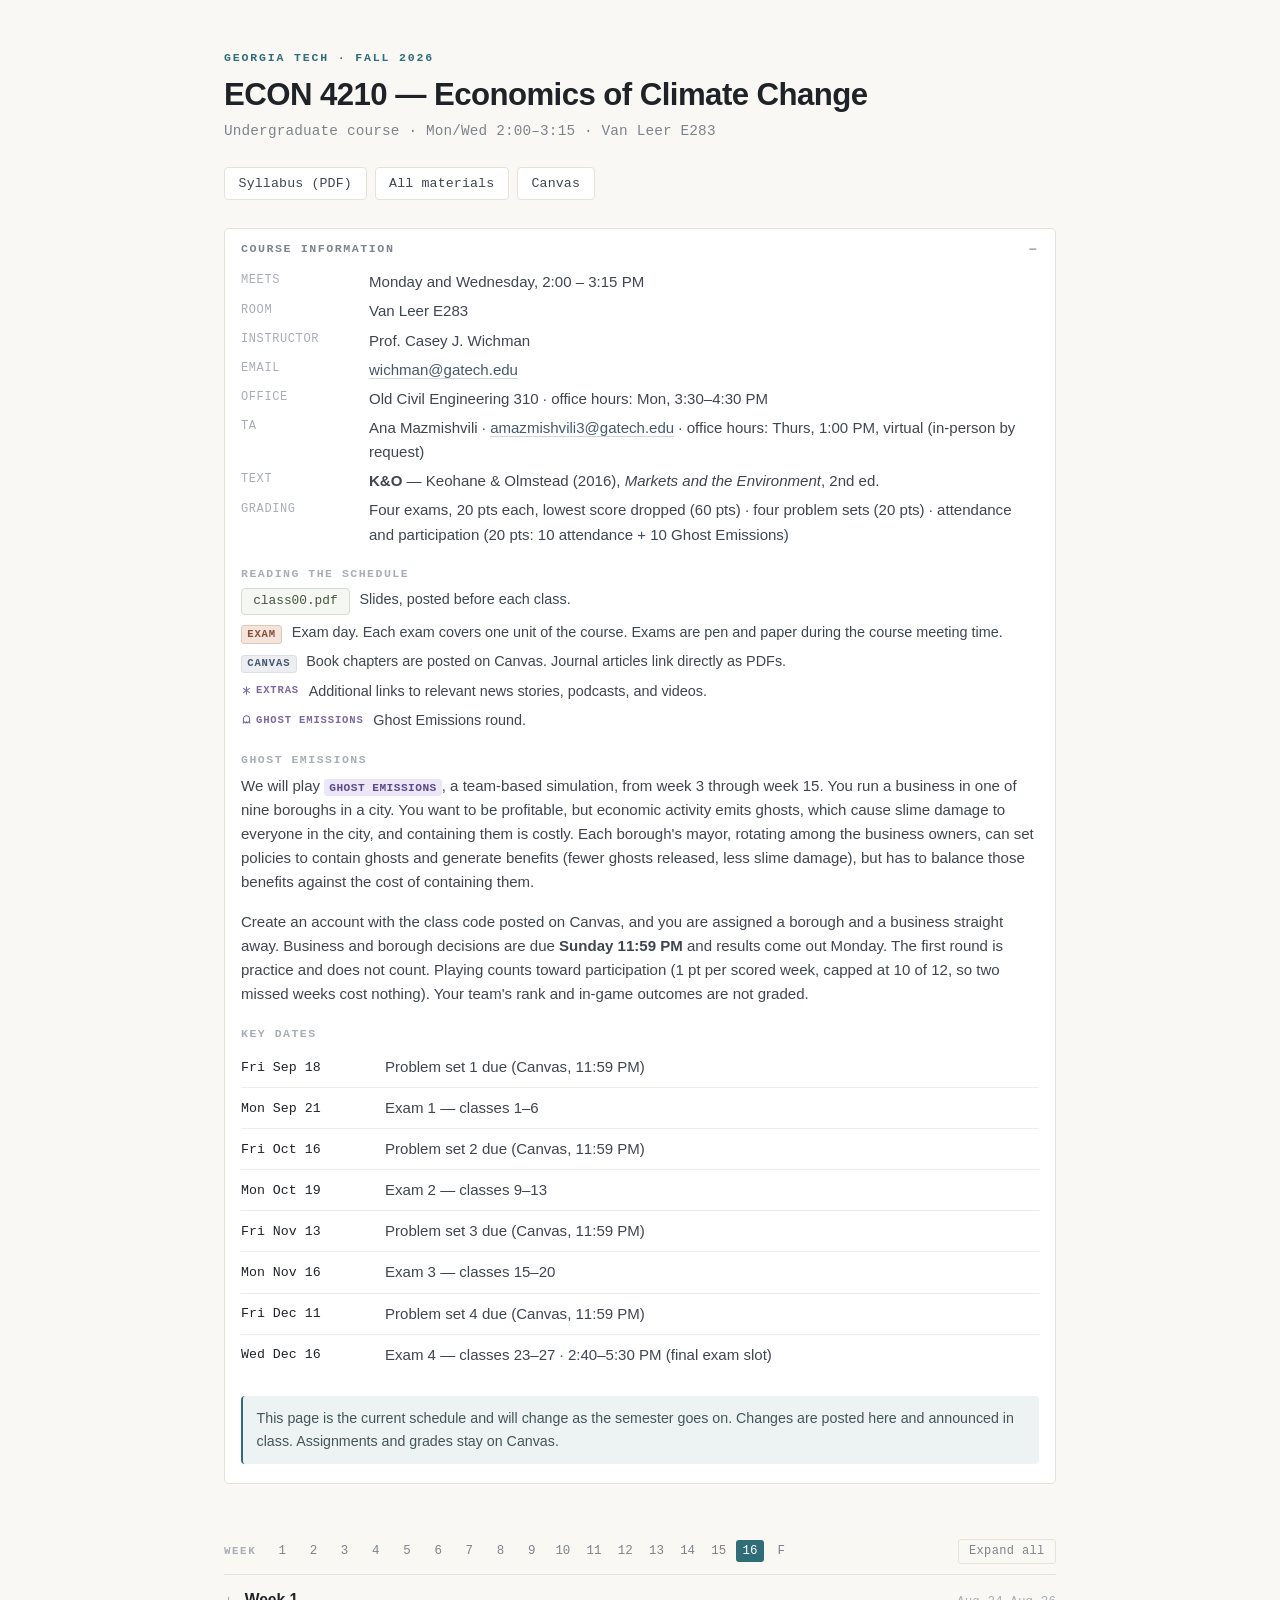
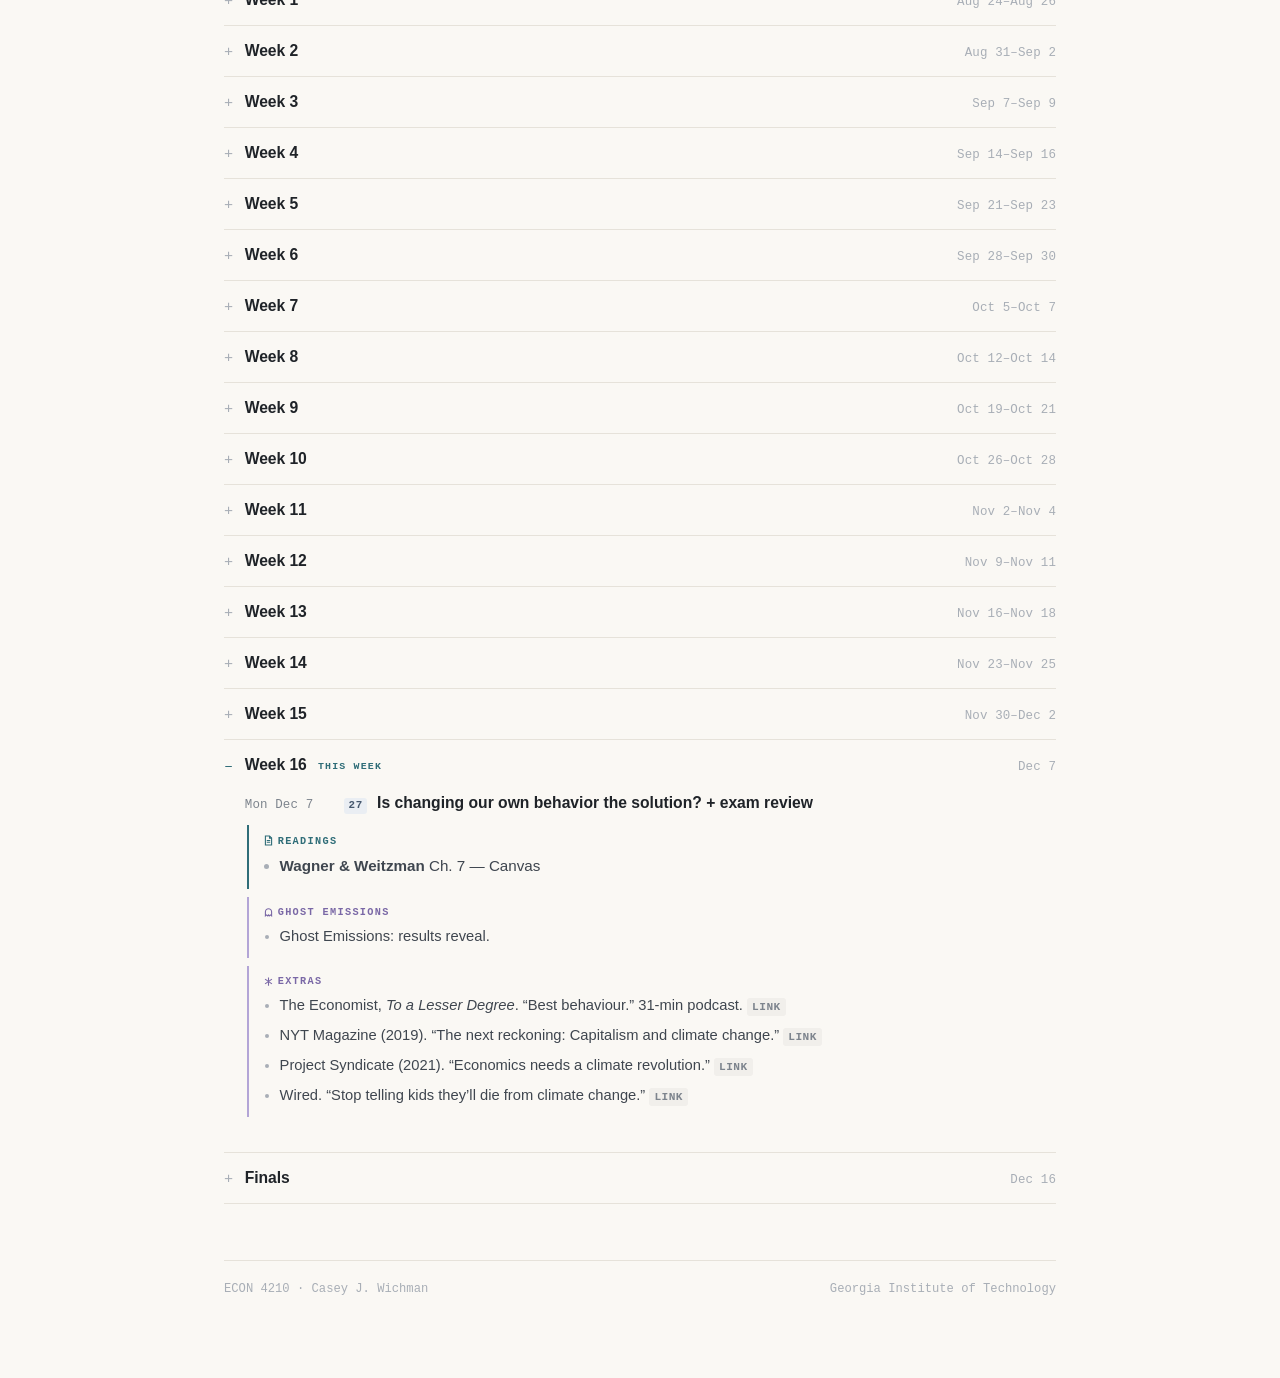
==== commit c34bc87e: "Update index.html" ====
--- a/index.html
+++ b/index.html
@@ -99,7 +99,7 @@
       <tr><td>Fri Oct 16</td><td>Problem set 2 due (Canvas, 11:59 PM)</td></tr>
       <tr><td>Mon Oct 19</td><td>Exam 2 — classes 9–13</td></tr>
       <tr><td>Fri Nov 13</td><td>Problem set 3 due (Canvas, 11:59 PM)</td></tr>
-      <tr><td>Mon Nov 16</td><td>Exam 3 — classes 15–21</td></tr>
+      <tr><td>Mon Nov 16</td><td>Exam 3 — classes 15–20</td></tr>
       <tr><td>Fri Dec 11</td><td>Problem set 4 due (Canvas, 11:59 PM)</td></tr>
       <tr><td>Wed Dec 16</td><td>Exam 4 — classes 23–27 · 2:40–5:30 PM (final exam slot)</td></tr>
     </table>
@@ -506,20 +506,12 @@
     </div>
   </article>
   <article class="meeting">
-    <h3><time>Wed Nov 11</time><span class="cn">21</span><span class="topic">Does behavior undermine climate policy? Rebound effects</span></h3>
-    <!-- uncomment when the deck is posted -->
-    <!-- <div class="bucket slides"><span class="tag"><svg class="ic"><use href="#i-slides"/></svg>slides</span><a class="chip" href="slides/class21.pdf" target="_blank" rel="noopener">class21.pdf</a></div> -->
-    <div class="bucket reading">
-      <span class="tag"><svg class="ic"><use href="#i-paper"/></svg>readings</span>
-      <ul>
-        <li>Kenneth Gillingham, David Rapson, and Gernot Wagner (2015). “The rebound effect and energy efficiency policy.” <em>Review of Environmental Economics and Policy</em>. <a class="dl" href="readings/gillingham-2015.pdf" target="_blank" rel="noopener">PDF</a></li>
-        <li>Kenneth Gillingham, Matthew J. Kotchen, David S. Rapson, and Gernot Wagner (2013). “The rebound effect is overplayed.” <em>Nature</em>. <a class="dl" href="readings/gillingham-2013.pdf" target="_blank" rel="noopener">PDF</a></li>
-        <li>David Owen (2010). “The efficiency dilemma.” <em>The New Yorker</em>. <a class="ext" href="https://www.newyorker.com/magazine/2010/12/20/the-efficiency-dilemma" target="_blank" rel="noopener">link</a></li>
-      </ul>
-    </div>
-    <div class="bucket game">
-      <a class="tag" href="https://www.caseyjwichman.com/econ4210/ghost-emissions/" target="_blank" rel="noopener"><svg class="ic"><use href="#i-ghost"/></svg>ghost emissions</a>
-      <ul>
+    <h3><time>Wed Nov 11</time><span class="topic">Exam 3 review</span></h3>
+    <p class="aside">In class. Review for Exam 3 — come with questions. Rebound effects moves to Wed Nov 18.</p>
+    <div class="bucket game">
+      <a class="tag" href="https://www.caseyjwichman.com/econ4210/ghost-emissions/" target="_blank" rel="noopener"><svg class="ic"><use href="#i-ghost"/></svg>ghost emissions</a>
+      <ul>
+        <li>R8 debrief · Where does the money go?</li>
         <li>R9 · Better traps</li>
       </ul>
     </div>
@@ -558,13 +550,33 @@
   <summary><span class="wk">Week 13</span><span class="span">Nov 16–Nov 18</span></summary>
   <article class="meeting">
     <h3><time>Mon Nov 16</time><span class="topic">Exam 3</span><span class="badge exam">exam</span></h3>
-    <p class="aside">In class. Covers classes 15–21.</p>
-  </article>
+    <p class="aside">In class. Covers classes 15–20.</p>
+  </article>
+  <article class="meeting">
+    <h3><time>Wed Nov 18</time><span class="cn">23</span><span class="topic">Does behavior undermine climate policy? Rebound effects</span></h3>
+    <!-- uncomment when the deck is posted -->
+    <!-- <div class="bucket slides"><span class="tag"><svg class="ic"><use href="#i-slides"/></svg>slides</span><a class="chip" href="slides/class23.pdf" target="_blank" rel="noopener">class23.pdf</a></div> -->
+    <div class="bucket reading">
+      <span class="tag"><svg class="ic"><use href="#i-paper"/></svg>readings</span>
+      <ul>
+        <li>Kenneth Gillingham, David Rapson, and Gernot Wagner (2015). “The rebound effect and energy efficiency policy.” <em>Review of Environmental Economics and Policy</em>. <a class="dl" href="readings/gillingham-2015.pdf" target="_blank" rel="noopener">PDF</a></li>
+        <li>Kenneth Gillingham, Matthew J. Kotchen, David S. Rapson, and Gernot Wagner (2013). “The rebound effect is overplayed.” <em>Nature</em>. <a class="dl" href="readings/gillingham-2013.pdf" target="_blank" rel="noopener">PDF</a></li>
+        <li>David Owen (2010). “The efficiency dilemma.” <em>The New Yorker</em>. <a class="ext" href="https://www.newyorker.com/magazine/2010/12/20/the-efficiency-dilemma" target="_blank" rel="noopener">link</a></li>
+      </ul>
+    </div>
+    <div class="bucket game">
+      <a class="tag" href="https://www.caseyjwichman.com/econ4210/ghost-emissions/" target="_blank" rel="noopener"><svg class="ic"><use href="#i-ghost"/></svg>ghost emissions</a>
+      <ul>
+        <li>R10 · Live with it or fix it?</li>
+      </ul>
+    </div>
+  </article>
+  <!-- Fall 2026: adaptation lecture dropped (covered with climate damages, classes 10–12) to make room for an Exam 3 review on Nov 11. Rebound moved here. Original block:
   <article class="meeting">
     <h3><time>Wed Nov 18</time><span class="cn">23</span><span class="topic">Can’t we just live with climate change? Adaptation</span></h3>
-    <!-- TODO (instructor): adaptation moved from the policy unit into unit 4; Deschênes &amp; Greenstone moved to class 11. -->
-    <!-- uncomment when the deck is posted -->
-    <!-- <div class="bucket slides"><span class="tag"><svg class="ic"><use href="#i-slides"/></svg>slides</span><a class="chip" href="slides/class23.pdf" target="_blank" rel="noopener">class23.pdf</a></div> -->
+    &lt;!-- TODO (instructor): adaptation moved from the policy unit into unit 4; Deschênes &amp; Greenstone moved to class 11. --&gt;
+    &lt;!-- uncomment when the deck is posted --&gt;
+    &lt;!-- <div class="bucket slides"><span class="tag"><svg class="ic"><use href="#i-slides"/></svg>slides</span><a class="chip" href="slides/class23.pdf" target="_blank" rel="noopener">class23.pdf</a></div> --&gt;
     <div class="bucket reading">
       <span class="tag"><svg class="ic"><use href="#i-paper"/></svg>readings</span>
       <ul>
@@ -586,6 +598,7 @@
       </ul>
     </div>
   </article>
+  -->
 </details>
 
 <details class="week" id="week14" open data-from="2026-11-23" data-to="2026-11-25">
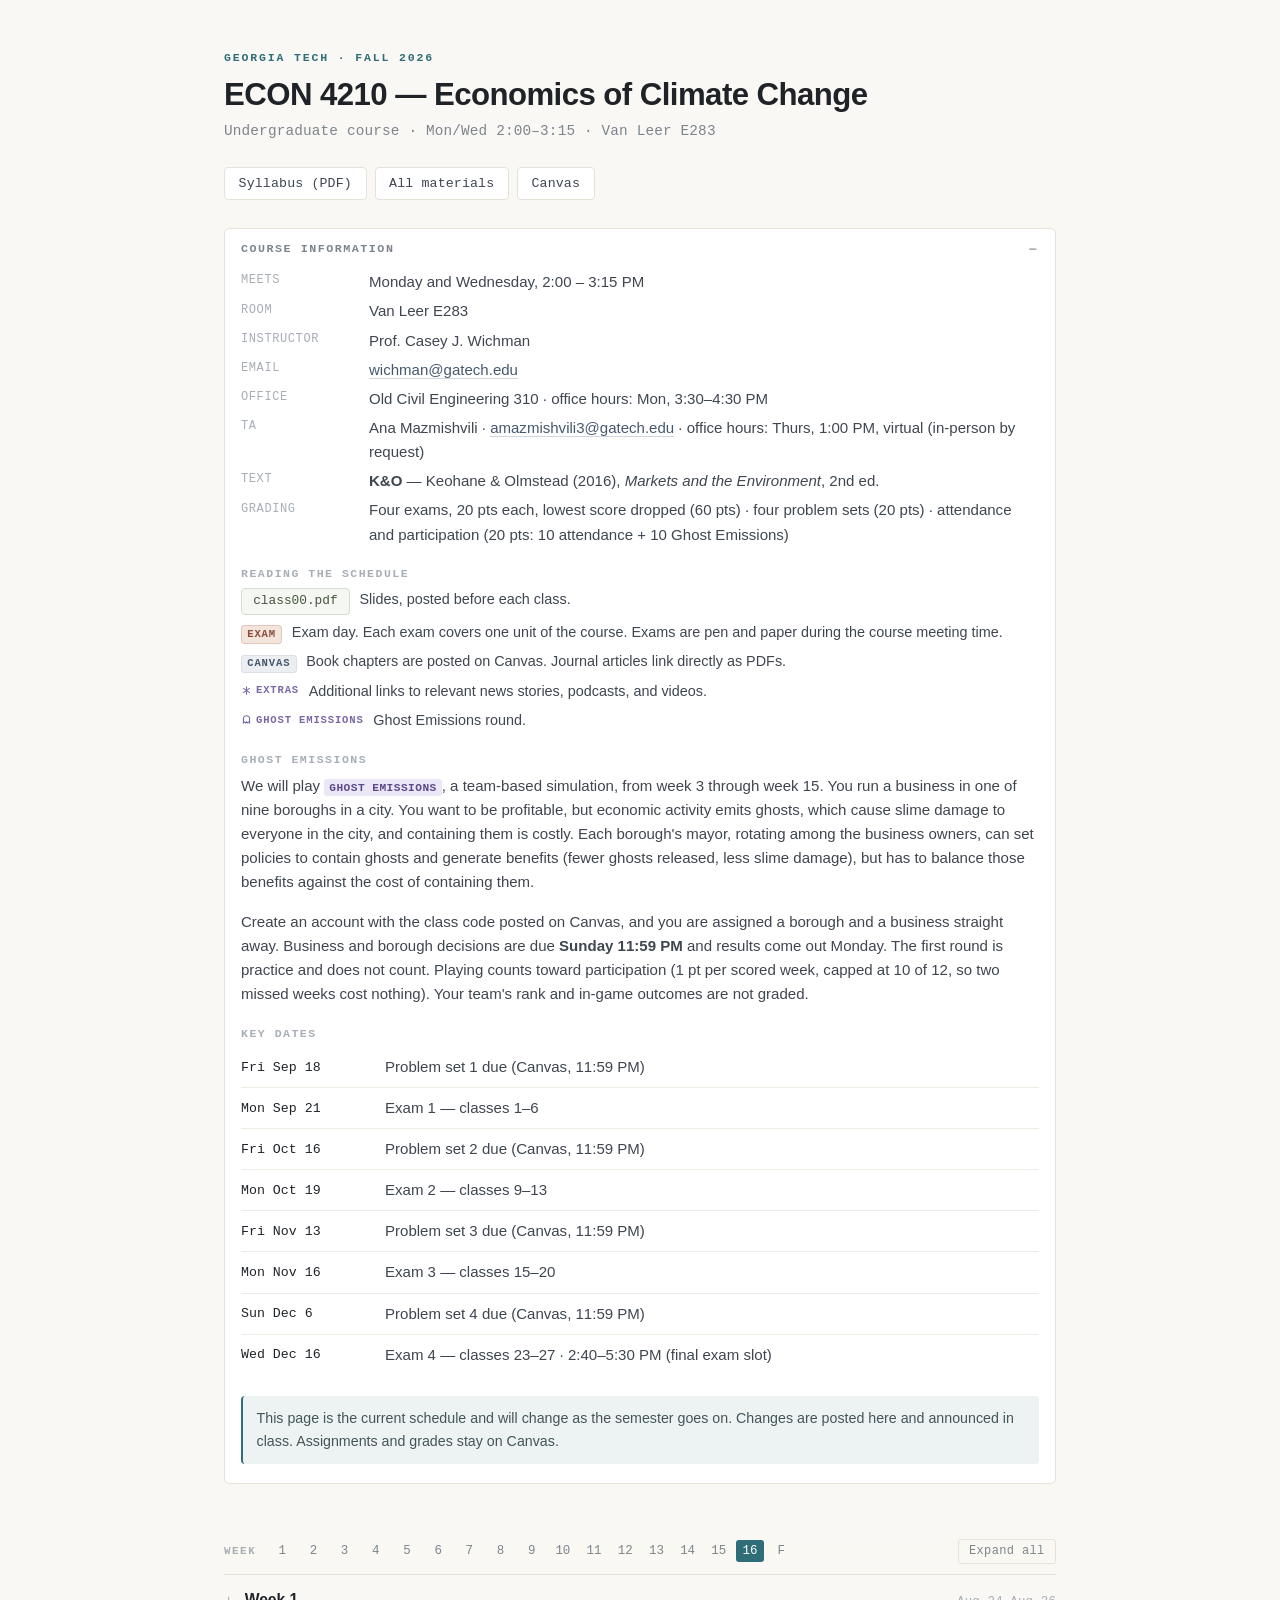
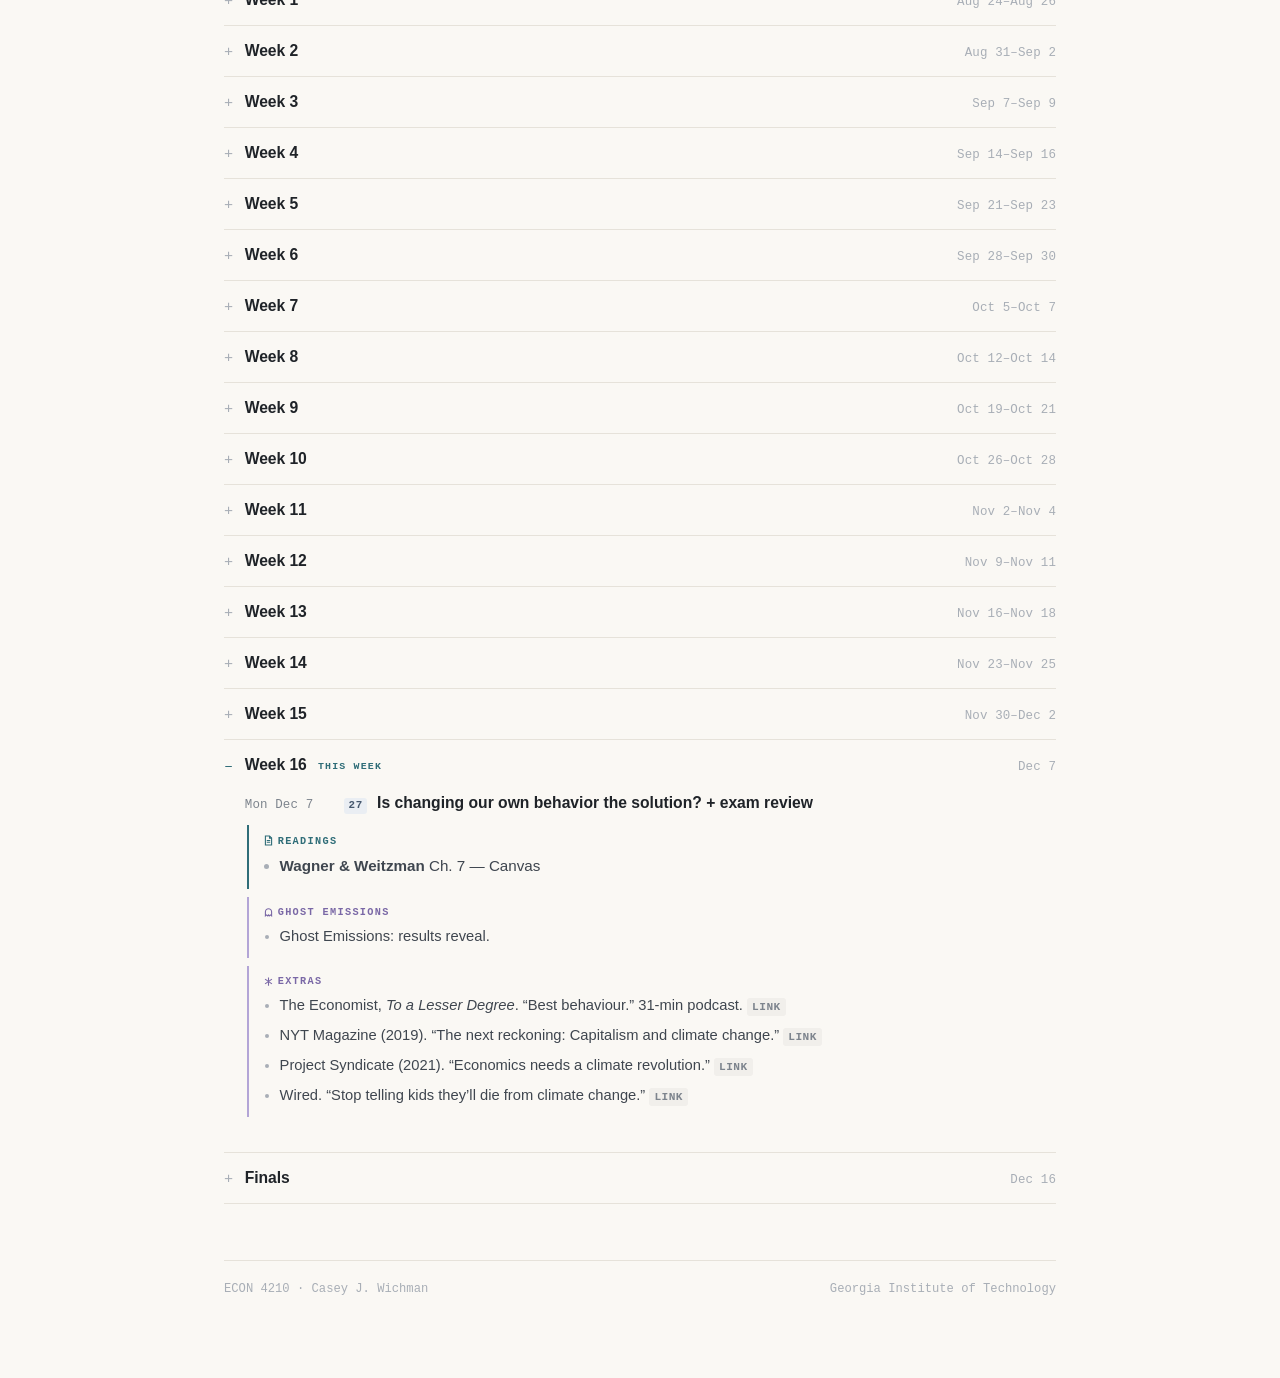
==== commit 8d11b4b8: "class 23 updates" ====
--- a/index.html
+++ b/index.html
@@ -100,7 +100,7 @@
       <tr><td>Mon Oct 19</td><td>Exam 2 — classes 9–13</td></tr>
       <tr><td>Fri Nov 13</td><td>Problem set 3 due (Canvas, 11:59 PM)</td></tr>
       <tr><td>Mon Nov 16</td><td>Exam 3 — classes 15–20</td></tr>
-      <tr><td>Fri Dec 11</td><td>Problem set 4 due (Canvas, 11:59 PM)</td></tr>
+      <tr><td>Sun Dec 6</td><td>Problem set 4 due (Canvas, 11:59 PM)</td></tr>
       <tr><td>Wed Dec 16</td><td>Exam 4 — classes 23–27 · 2:40–5:30 PM (final exam slot)</td></tr>
     </table>
 
@@ -487,12 +487,11 @@
   <summary><span class="wk">Week 12</span><span class="span">Nov 9–Nov 11</span></summary>
   <article class="meeting">
     <h3><time>Mon Nov 9</time><span class="cn">20</span><span class="topic">Who pays for a carbon tax?</span></h3>
-    <!-- uncomment when the deck is posted -->
-    <!-- <div class="bucket slides"><span class="tag"><svg class="ic"><use href="#i-slides"/></svg>slides</span><a class="chip" href="slides/class20.pdf" target="_blank" rel="noopener">class20.pdf</a></div> -->
-    <div class="bucket reading">
-      <span class="tag"><svg class="ic"><use href="#i-paper"/></svg>readings</span>
-      <ul>
-        <li>William Pizer and Steven Sexton (2021). “The distributional impacts of energy taxes.” <em>Review of Environmental Economics and Policy</em>. <a class="dl" href="readings/pizer-2021.pdf" target="_blank" rel="noopener">PDF</a></li>
+    <div class="bucket slides"><span class="tag"><svg class="ic"><use href="#i-slides"/></svg>slides</span><a class="chip" href="slides/econ4210_class20.pdf" target="_blank" rel="noopener">class20.pdf</a></div>
+    <div class="bucket reading">
+      <span class="tag"><svg class="ic"><use href="#i-paper"/></svg>readings</span>
+      <ul>
+        <li>William Pizer and Steven Sexton (2019). “The distributional impacts of energy taxes.” <em>Review of Environmental Economics and Policy</em>. <a class="dl" href="readings/pizer-2021.pdf" target="_blank" rel="noopener">PDF</a></li>
         <li><em>[Further reading:]</em> Baoping Shang (2023). “The poverty and distributional impacts of carbon pricing: Channels and policy implications.” <em>Review of Environmental Economics and Policy</em>. <a class="dl" href="readings/shang-2023.pdf" target="_blank" rel="noopener">PDF</a></li>
         <li>Roberton C. Williams III, Hal Gordon, Dallas Burtraw, Jared C. Carbone, and Richard D. Morgenstern (2015). “The initial incidence of a carbon tax across income groups.” <em>National Tax Journal</em>. <a class="dl" href="readings/williams-2015.pdf" target="_blank" rel="noopener">PDF</a></li>
       </ul>
@@ -507,7 +506,8 @@
   </article>
   <article class="meeting">
     <h3><time>Wed Nov 11</time><span class="topic">Exam 3 review</span></h3>
-    <p class="aside">In class. Review for Exam 3 — come with questions. Rebound effects moves to Wed Nov 18.</p>
+    <p class="aside">In class. Review for Exam 3 — come with questions.</p>
+    <div class="bucket slides"><span class="tag"><svg class="ic"><use href="#i-slides"/></svg>slides</span><a class="chip" href="slides/econ4210_exam3_review.pdf" target="_blank" rel="noopener">exam3_review.pdf</a></div>
     <div class="bucket game">
       <a class="tag" href="https://www.caseyjwichman.com/econ4210/ghost-emissions/" target="_blank" rel="noopener"><svg class="ic"><use href="#i-ghost"/></svg>ghost emissions</a>
       <ul>
@@ -554,12 +554,11 @@
   </article>
   <article class="meeting">
     <h3><time>Wed Nov 18</time><span class="cn">23</span><span class="topic">Does behavior undermine climate policy? Rebound effects</span></h3>
-    <!-- uncomment when the deck is posted -->
-    <!-- <div class="bucket slides"><span class="tag"><svg class="ic"><use href="#i-slides"/></svg>slides</span><a class="chip" href="slides/class23.pdf" target="_blank" rel="noopener">class23.pdf</a></div> -->
-    <div class="bucket reading">
-      <span class="tag"><svg class="ic"><use href="#i-paper"/></svg>readings</span>
-      <ul>
-        <li>Kenneth Gillingham, David Rapson, and Gernot Wagner (2015). “The rebound effect and energy efficiency policy.” <em>Review of Environmental Economics and Policy</em>. <a class="dl" href="readings/gillingham-2015.pdf" target="_blank" rel="noopener">PDF</a></li>
+    <div class="bucket slides"><span class="tag"><svg class="ic"><use href="#i-slides"/></svg>slides</span><a class="chip" href="slides/econ4210_class23.pdf" target="_blank" rel="noopener">class23.pdf</a></div>
+    <div class="bucket reading">
+      <span class="tag"><svg class="ic"><use href="#i-paper"/></svg>readings</span>
+      <ul>
+        <li>Kenneth Gillingham, David Rapson, and Gernot Wagner (2016). “The rebound effect and energy efficiency policy.” <em>Review of Environmental Economics and Policy</em>. <a class="dl" href="readings/gillingham-2015.pdf" target="_blank" rel="noopener">PDF</a></li>
         <li>Kenneth Gillingham, Matthew J. Kotchen, David S. Rapson, and Gernot Wagner (2013). “The rebound effect is overplayed.” <em>Nature</em>. <a class="dl" href="readings/gillingham-2013.pdf" target="_blank" rel="noopener">PDF</a></li>
         <li>David Owen (2010). “The efficiency dilemma.” <em>The New Yorker</em>. <a class="ext" href="https://www.newyorker.com/magazine/2010/12/20/the-efficiency-dilemma" target="_blank" rel="noopener">link</a></li>
       </ul>
@@ -604,8 +603,8 @@
 <details class="week" id="week14" open data-from="2026-11-23" data-to="2026-11-25">
   <summary><span class="wk">Week 14</span><span class="span">Nov 23–Nov 25</span></summary>
   <article class="meeting">
-    <h3><time>Mon Nov 23</time><span class="cn">24</span><span class="topic">What don’t we know? Uncertainty, fat tails, and tipping points</span></h3>
-    <!-- TODO (instructor): the two 2025 uncertainty lectures are merged here; 2025 note says the first was dry/unfocused — spruce up. Extra tipping-points deck parked as class_24_extra_tippingpoints. -->
+    <h3><time>Mon Nov 23</time><span class="cn">24</span><span class="topic">What don’t we know? Uncertainty, insurance, and fat tails</span></h3>
+    <!-- Fall 2026: the two 2025 uncertainty lectures merged into econ4210_class24_rev.pptx. The asset-beta slides were replaced with an insurance and correlated-risk section. Tipping-point slides cut (Dietz et al. kept as further reading). -->
     <!-- uncomment when the deck is posted -->
     <!-- <div class="bucket slides"><span class="tag"><svg class="ic"><use href="#i-slides"/></svg>slides</span><a class="chip" href="slides/class24.pdf" target="_blank" rel="noopener">class24.pdf</a></div> -->
     <div class="bucket reading">
@@ -622,6 +621,8 @@
     <div class="bucket extras">
       <span class="tag"><svg class="ic"><use href="#i-extra"/></svg>extras</span>
       <ul>
+        <li>Planet Money (2026). “Are wildfires making the future uninsurable?” 41-min podcast on correlated risk and California home insurance. <a class="ext" href="https://www.npr.org/2026/11/13/nx-s1-6040434/california-wildfires-home-insurance" target="_blank" rel="noopener">link</a></li>
+        <li>NYT (2021). “The cost of insuring expensive waterfront homes is about to skyrocket.” <a class="ext" href="https://www.nytimes.com/2021/09/24/climate/federal-flood-insurance-cost.html" target="_blank" rel="noopener">link</a></li>
         <li>NYT Magazine (2019). “The problem with putting a price on the end of the world.” <a class="ext" href="https://www.nytimes.com/interactive/2019/04/09/magazine/climate-change-politics-economics.html" target="_blank" rel="noopener">link</a></li>
       </ul>
     </div>
@@ -635,6 +636,7 @@
   <summary><span class="wk">Week 15</span><span class="span">Nov 30–Dec 2</span></summary>
   <article class="meeting">
     <h3><time>Mon Nov 30</time><span class="cn">25</span><span class="topic">Can we fix climate change with this weird trick? Geoengineering and offsets</span></h3>
+    <p class="aside">Guest lecture: <a class="ext" href="https://www.anthonyharding.org/" target="_blank" rel="noopener">Tony Harding</a>, Jimmy and Rosalynn Carter School of Public Policy, Georgia Tech.</p>
     <!-- uncomment when the deck is posted -->
     <!-- <div class="bucket slides"><span class="tag"><svg class="ic"><use href="#i-slides"/></svg>slides</span><a class="chip" href="slides/class25.pdf" target="_blank" rel="noopener">class25.pdf</a></div> -->
     <div class="bucket reading">
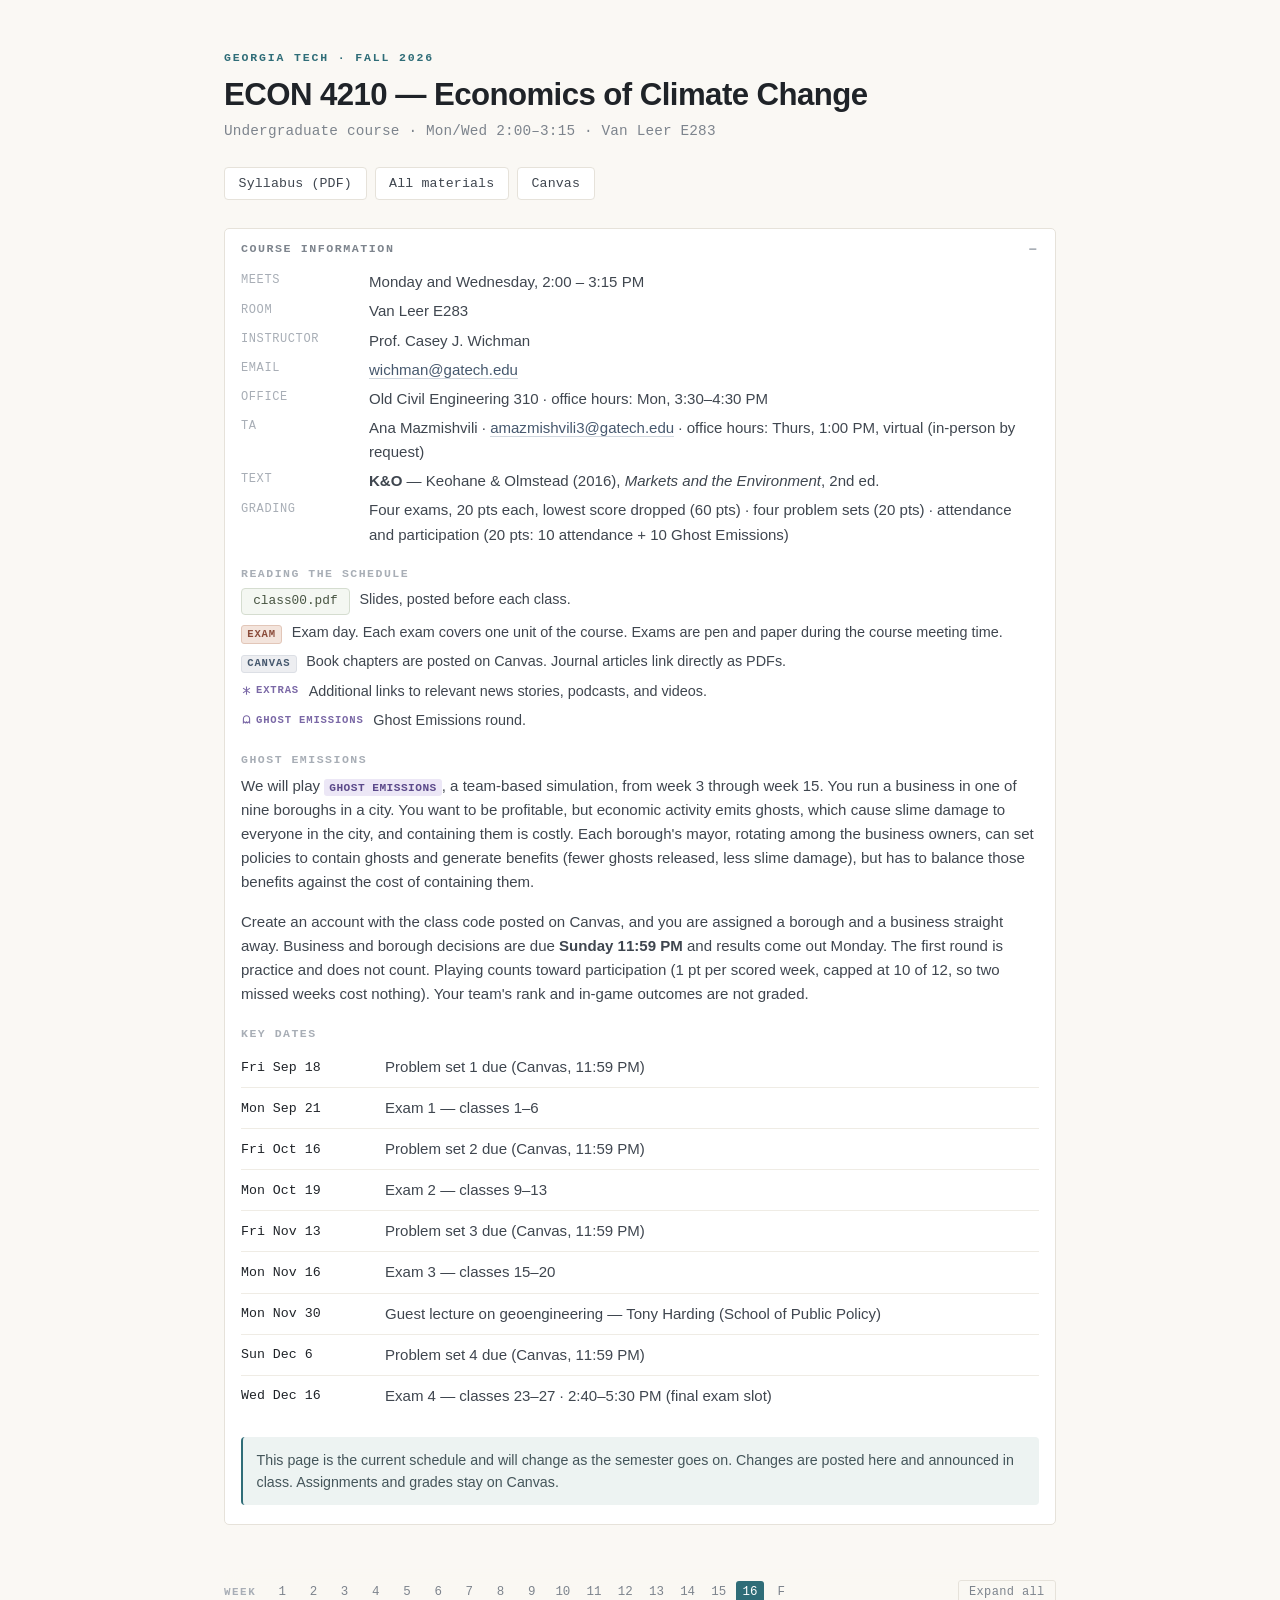
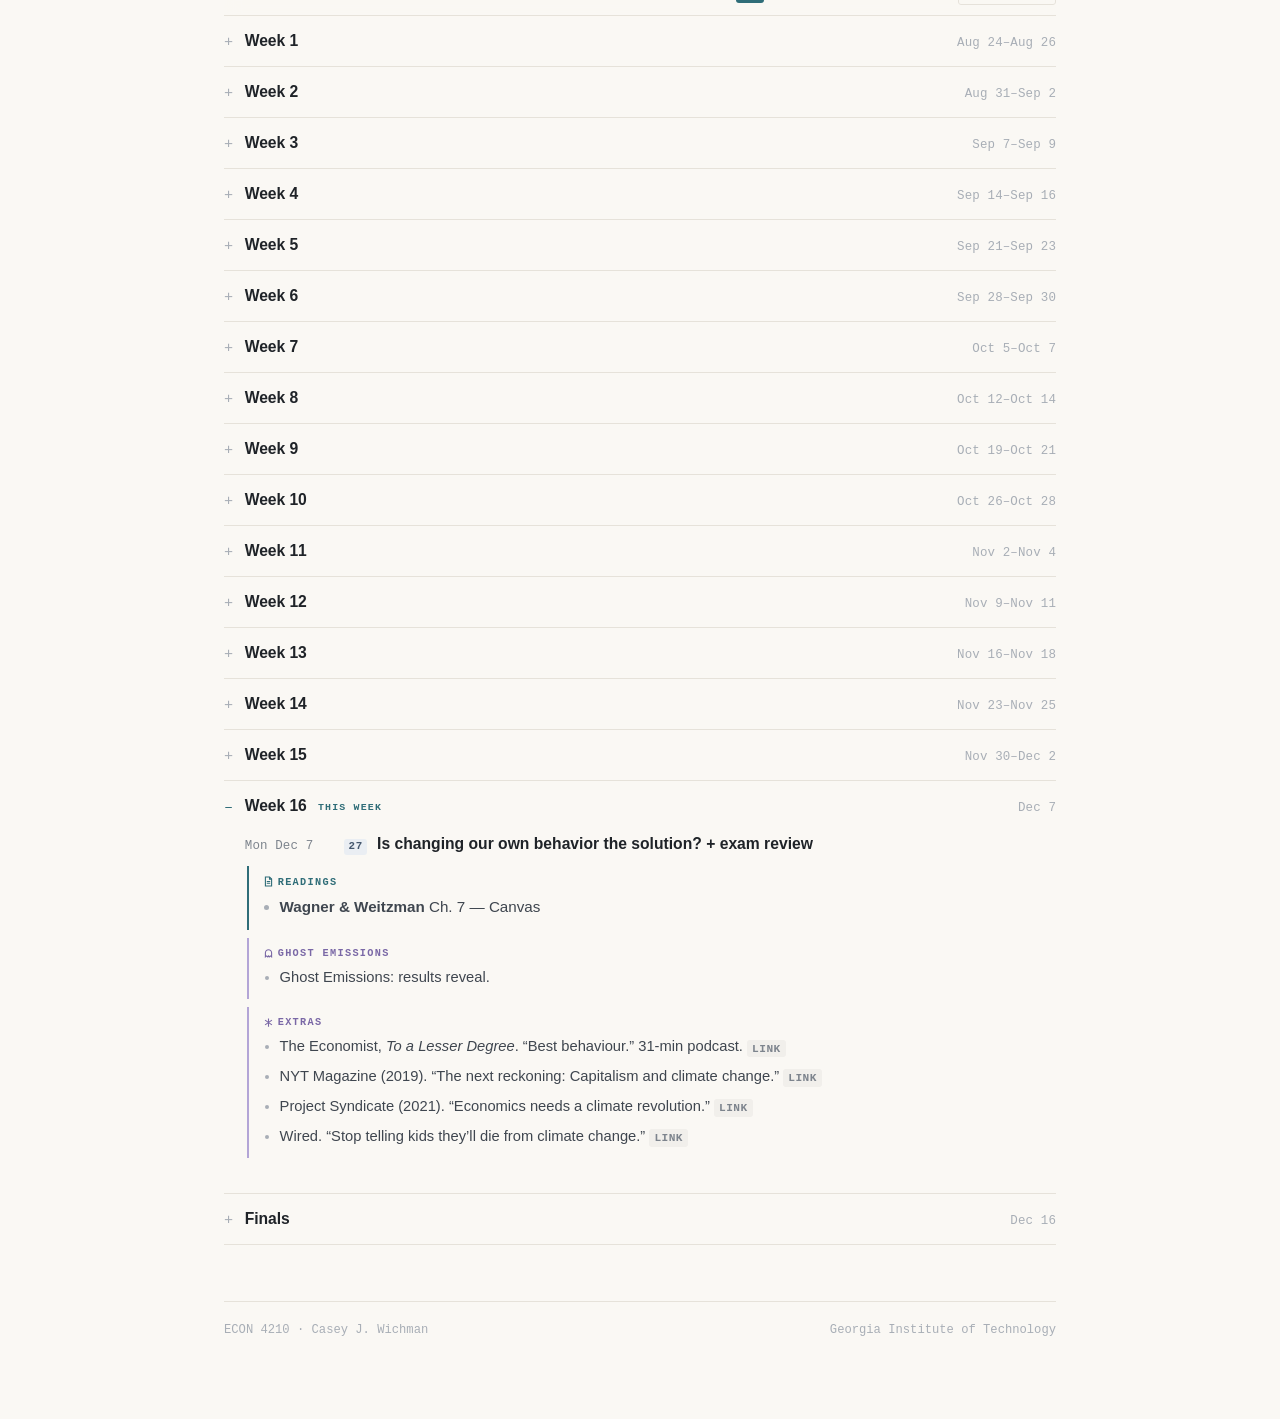
==== commit a4dac0c1: "index updates" ====
--- a/index.html
+++ b/index.html
@@ -100,6 +100,7 @@
       <tr><td>Mon Oct 19</td><td>Exam 2 — classes 9–13</td></tr>
       <tr><td>Fri Nov 13</td><td>Problem set 3 due (Canvas, 11:59 PM)</td></tr>
       <tr><td>Mon Nov 16</td><td>Exam 3 — classes 15–20</td></tr>
+      <tr><td>Mon Nov 30</td><td>Guest lecture on geoengineering — Tony Harding (School of Public Policy)</td></tr>
       <tr><td>Sun Dec 6</td><td>Problem set 4 due (Canvas, 11:59 PM)</td></tr>
       <tr><td>Wed Dec 16</td><td>Exam 4 — classes 23–27 · 2:40–5:30 PM (final exam slot)</td></tr>
     </table>
@@ -635,7 +636,7 @@
 <details class="week" id="week15" open data-from="2026-11-30" data-to="2026-12-02">
   <summary><span class="wk">Week 15</span><span class="span">Nov 30–Dec 2</span></summary>
   <article class="meeting">
-    <h3><time>Mon Nov 30</time><span class="cn">25</span><span class="topic">Can we fix climate change with this weird trick? Geoengineering and offsets</span></h3>
+    <h3><time>Mon Nov 30</time><span class="cn">25</span><span class="topic">Can we fix climate change with this weird trick? Geoengineering and offsets</span><span class="badge guest">guest lecture</span></h3>
     <p class="aside">Guest lecture: <a class="ext" href="https://www.anthonyharding.org/" target="_blank" rel="noopener">Tony Harding</a>, Jimmy and Rosalynn Carter School of Public Policy, Georgia Tech.</p>
     <!-- uncomment when the deck is posted -->
     <!-- <div class="bucket slides"><span class="tag"><svg class="ic"><use href="#i-slides"/></svg>slides</span><a class="chip" href="slides/class25.pdf" target="_blank" rel="noopener">class25.pdf</a></div> -->
--- a/style.css
+++ b/style.css
@@ -257,6 +257,7 @@
 .badge.disc { background: #edeef1; color: var(--slate); border: 1px solid #dcdfe5; }
 .badge.exam { background: #f3e4dc; color: #8a4b3a; border: 1px solid #e2c6b8; }
 .badge.game { background: #ece7f6; color: #5b4a8a; border: 1px solid #d9cfec; }
+.badge.guest { background: #e3efe6; color: #2e6b30; border: 1px solid #c6dccb; }
 .badge.game .ic { margin-right: 4px; vertical-align: -1px; }
 
 .gamenote { font-size: 0.94rem; margin: 0.2rem 0 1rem; }
